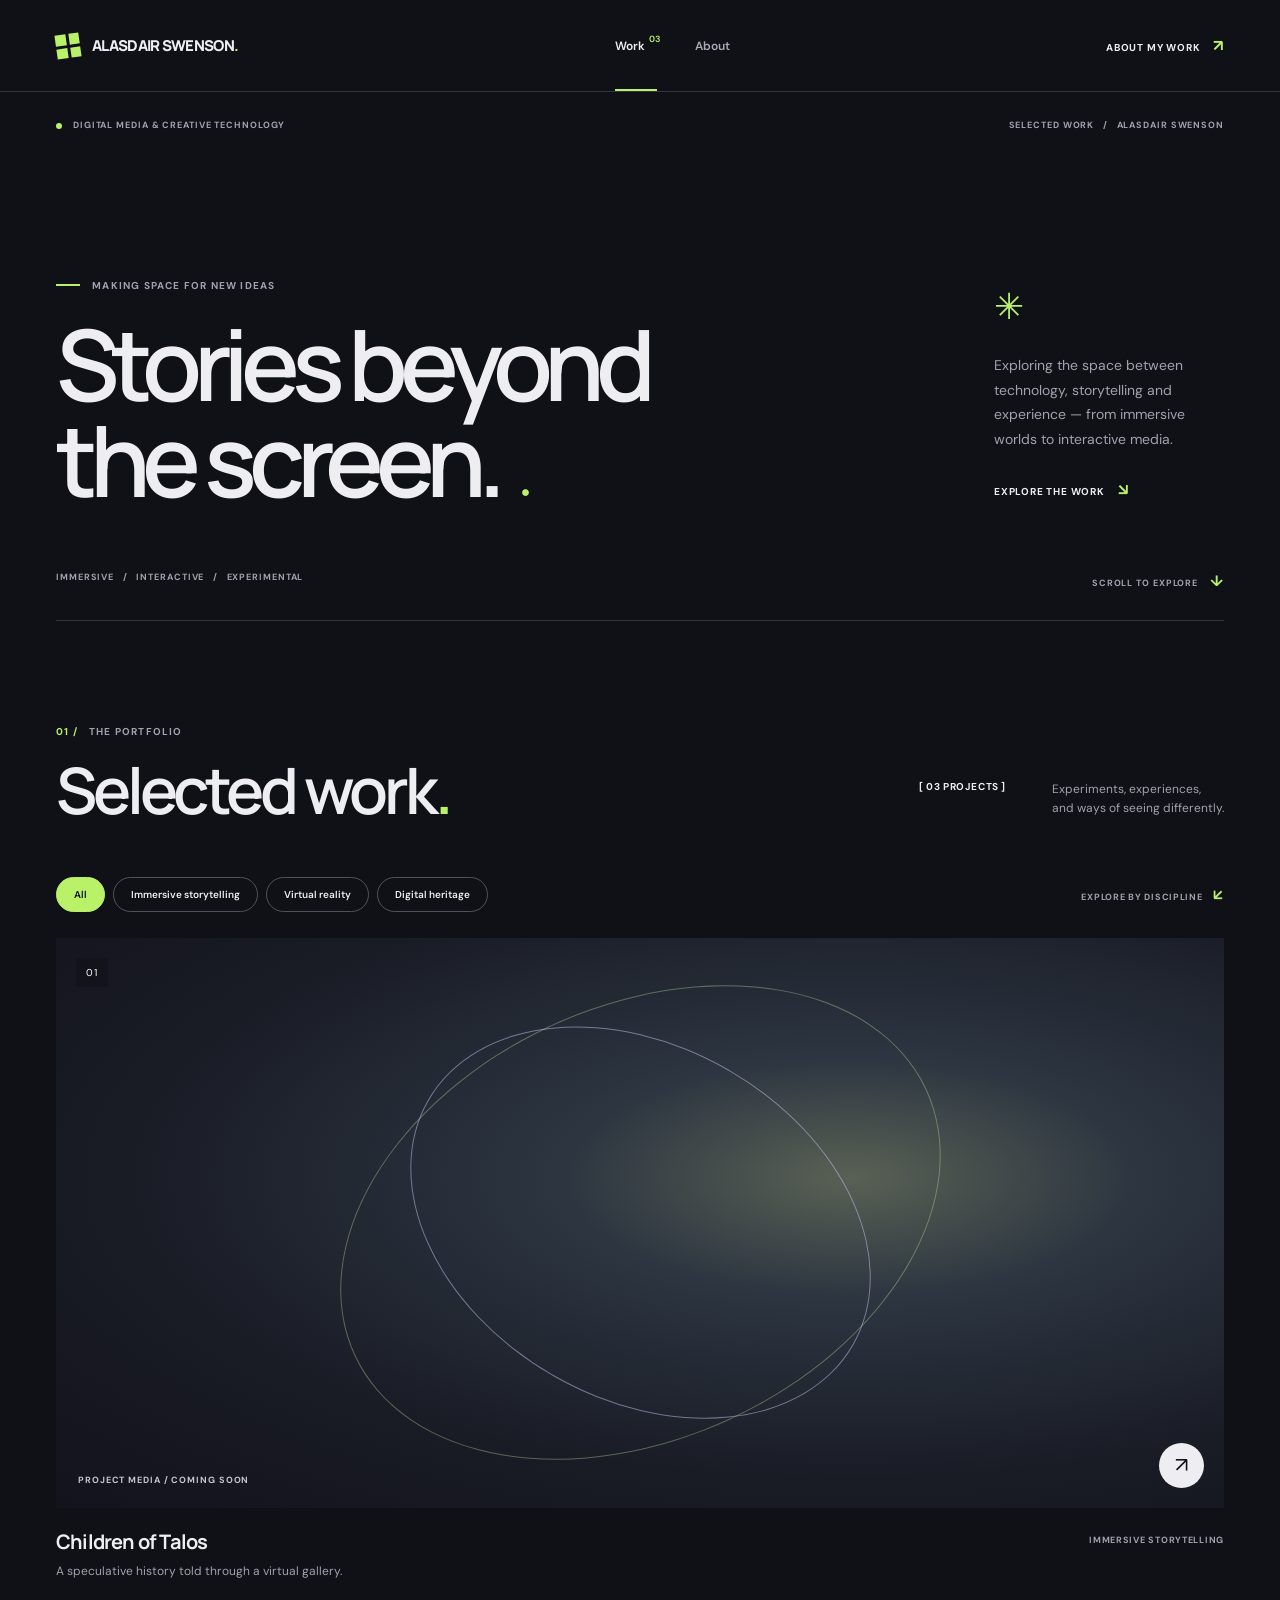
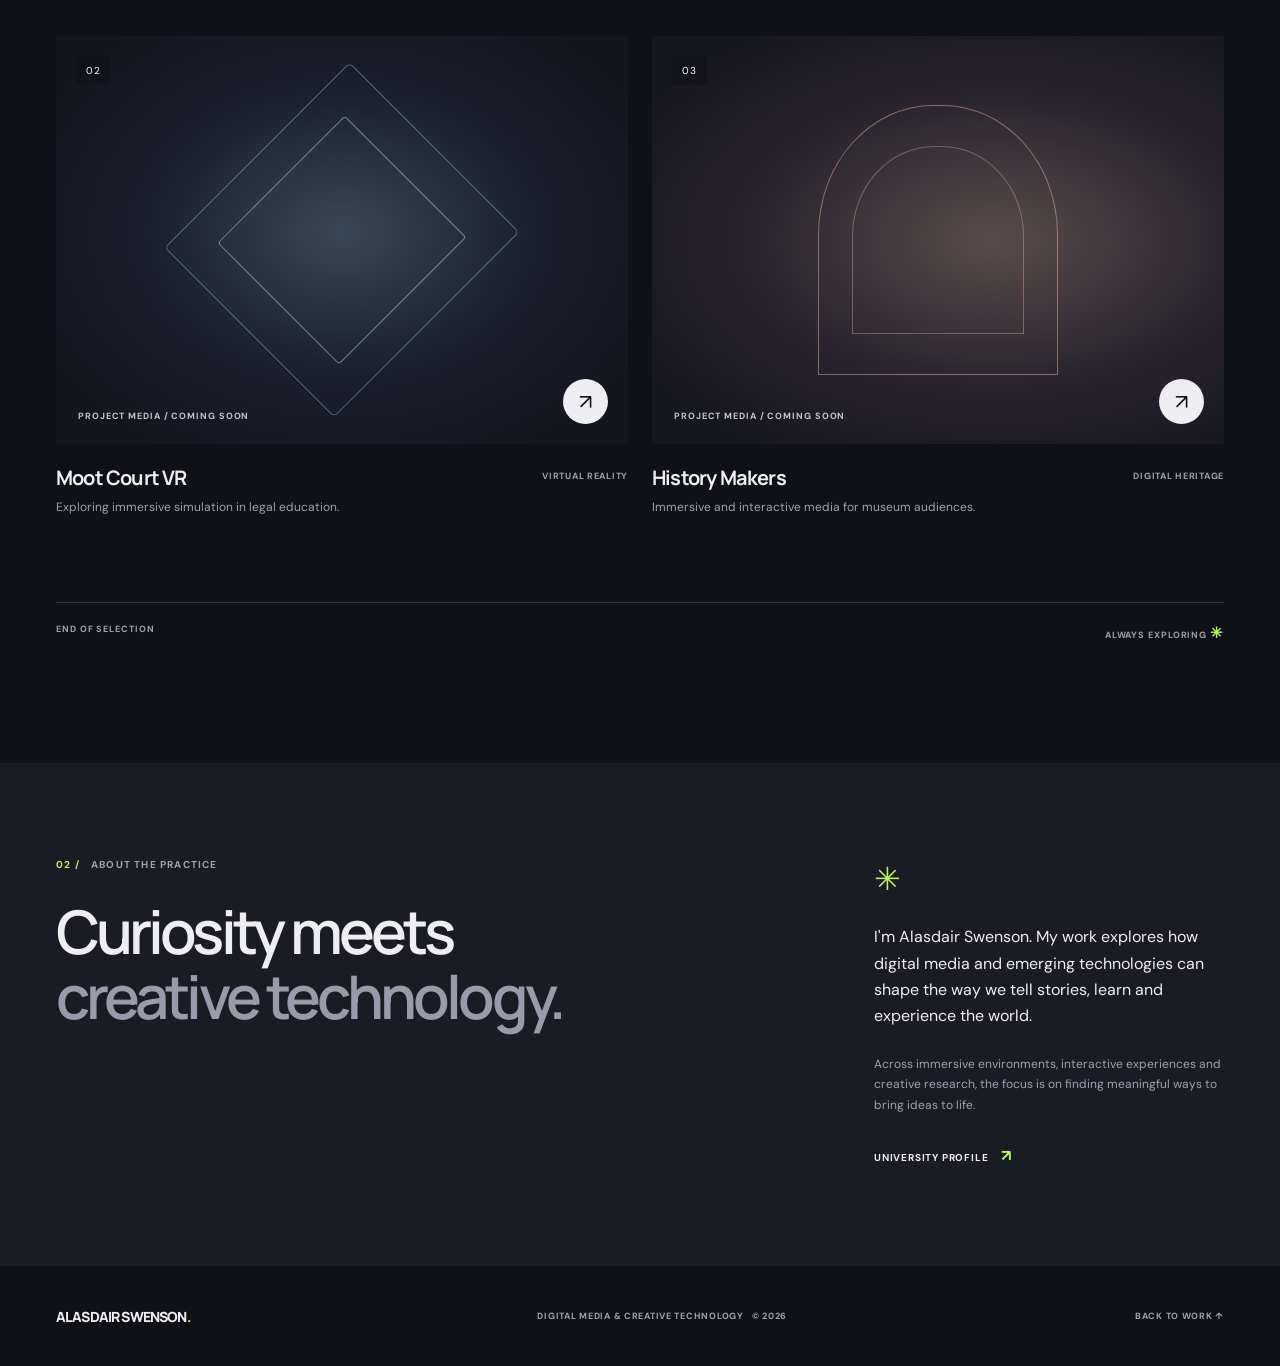
==== index.html @ d4b4b7bf "Create portfolio website and local editor Co-authored-by: Copilot <223556219+Copilot@users.noreply.g" ====
<!doctype html>
<html lang="en">
  <head>
    <meta charset="utf-8">
    <meta name="viewport" content="width=device-width, initial-scale=1">
    <meta name="theme-color" content="#101116">
    <meta name="description" content="Selected work in digital media, immersive experiences and creative technology by Alasdair Swenson.">
    <title>Alasdair Swenson — Digital media & immersive experiences</title>
    <link rel="preconnect" href="https://fonts.googleapis.com">
    <link rel="preconnect" href="https://fonts.gstatic.com" crossorigin>
    <link href="https://fonts.googleapis.com/css2?family=DM+Sans:wght@400;500;600;700&family=Manrope:wght@400;500;600;700;800&display=swap" rel="stylesheet">
    <link rel="stylesheet" href="styles.css">
    <script defer src="projects.js"></script>
    <script defer src="app.js"></script>
  </head>
  <body>
    <header class="site-header" id="top">
      <a class="brand" href="#top" aria-label="Alasdair Swenson, home">
        <span class="brand-mark" aria-hidden="true"><span></span><span></span><span></span><span></span></span>
        <span>ALASDAIR SWENSON<span class="brand-dot">.</span></span>
      </a>
      <nav class="main-nav" aria-label="Main navigation">
        <a class="active" href="#work">Work <span class="nav-count" id="nav-count"></span></a>
        <a href="#about">About</a>
      </nav>
      <a class="header-cta" href="#about">ABOUT MY WORK <span aria-hidden="true">↗</span></a>
    </header>

    <main>
      <section class="hero wrap" aria-labelledby="hero-title">
        <div class="hero-topline"><span><span class="status-dot"></span> DIGITAL MEDIA &amp; CREATIVE TECHNOLOGY</span><span>SELECTED WORK &nbsp; / &nbsp; ALASDAIR SWENSON</span></div>
        <div class="hero-main">
          <div>
            <p class="eyebrow hero-eyebrow"><span class="tiny-line"></span> MAKING SPACE FOR NEW IDEAS</p>
            <h1 id="hero-title">Stories beyond<br><span>the screen.</span><span class="hero-period" aria-hidden="true">●</span></h1>
          </div>
          <div class="hero-side">
            <span class="asterisk" aria-hidden="true">✳</span>
            <p>Exploring the space between technology, storytelling and experience — from immersive worlds to interactive media.</p>
            <a href="#work" class="text-link">EXPLORE THE WORK <span aria-hidden="true">↘</span></a>
          </div>
        </div>
        <div class="hero-bottom"><span>IMMERSIVE &nbsp; / &nbsp; INTERACTIVE &nbsp; / &nbsp; EXPERIMENTAL</span><span>SCROLL TO EXPLORE <span aria-hidden="true">↓</span></span></div>
      </section>

      <section class="work-section wrap" id="work" aria-labelledby="work-title">
        <div class="section-heading">
          <div><p class="eyebrow"><span class="section-number">01 /</span> THE PORTFOLIO</p><h2 id="work-title">Selected work<span class="orange-dot">.</span></h2></div>
          <div class="work-intro"><span class="bracket">[ <span id="project-count">00</span> PROJECTS ]</span><p>Experiments, experiences,<br>and ways of seeing differently.</p></div>
        </div>
        <div class="filter-row">
          <div class="filters" id="filters" aria-label="Filter projects"></div>
          <span class="filter-note">EXPLORE BY DISCIPLINE <span aria-hidden="true">↙</span></span>
        </div>
        <div class="project-grid" id="project-grid"></div>
        <p class="empty-state" id="empty-state" hidden>No projects in this category yet.</p>
        <div class="end-note"><span>END OF SELECTION</span><span>ALWAYS EXPLORING <span aria-hidden="true">✳</span></span></div>
      </section>

      <section class="about-section" id="about">
        <div class="wrap about-inner">
          <div><p class="eyebrow"><span class="section-number">02 /</span> ABOUT THE PRACTICE</p><h2>Curiosity meets<br><span>creative technology.</span></h2></div>
          <div class="about-copy"><span class="about-icon" aria-hidden="true">✳</span><p>I'm Alasdair Swenson. My work explores how digital media and emerging technologies can shape the way we tell stories, learn and experience the world.</p><p class="about-small">Across immersive environments, interactive experiences and creative research, the focus is on finding meaningful ways to bring ideas to life.</p><a class="text-link" href="https://www.mmu.ac.uk/about-us/faculties/arts-humanities/schools/school-of-digital-arts/staff/profile/alasdair-swenson" target="_blank" rel="noopener noreferrer">UNIVERSITY PROFILE <span aria-hidden="true">↗</span></a></div>
        </div>
      </section>
    </main>
    <footer class="site-footer wrap"><a class="footer-brand" href="#top">ALASDAIR SWENSON<span>.</span></a><p>DIGITAL MEDIA &amp; CREATIVE TECHNOLOGY &nbsp; © <span id="year"></span></p><a href="#work">BACK TO WORK ↑</a></footer>

    <dialog class="project-dialog" id="project-dialog" aria-labelledby="dialog-title">
      <div class="dialog-shell">
        <div class="dialog-top"><span>ALASDAIR SWENSON &nbsp; / &nbsp; PROJECT DETAILS</span><button class="dialog-close" type="button" aria-label="Close project details">CLOSE <span aria-hidden="true">×</span></button></div>
        <div id="dialog-content"></div>
      </div>
    </dialog>
  </body>
</html>
---- styles.css ----
:root{--ink:#252722;--muted:#777a71;--paper:#f5f4ef;--line:#d8d9d0;--accent:#e55d3b;--font:"DM Sans",sans-serif;--display:"Manrope",sans-serif}
*{box-sizing:border-box}
html{scroll-behavior:smooth}
body{margin:0;background:var(--paper);color:var(--ink);font-family:var(--font);-webkit-font-smoothing:antialiased}
button,a{font:inherit}
a{color:inherit;text-decoration:none}
button{color:inherit}
button:focus-visible,a:focus-visible{outline:2px solid var(--accent);outline-offset:4px}
.wrap{width:min(100% - 112px,1440px);margin-inline:auto}
.site-header{height:92px;display:flex;align-items:center;justify-content:space-between;padding:0 56px;border-bottom:1px solid var(--line)}
.brand{display:inline-flex;align-items:center;gap:12px;font-family:var(--display);font-size:15px;letter-spacing:-.7px;font-weight:800;white-space:nowrap}
.brand-mark{width:24px;height:24px;display:grid;grid-template-columns:repeat(2,1fr);gap:3px;transform:rotate(-8deg)}
.brand-mark span{background:var(--accent);border-radius:1px}.brand-mark span:nth-child(2){border-radius:100% 1px 1px 1px}.brand-mark span:nth-child(3){border-radius:1px 1px 1px 100%}
.brand-amp{font-weight:400}.brand-dot,.orange-dot{color:var(--accent)}
.main-nav{display:flex;align-items:center;gap:38px;height:100%;font-size:12px;font-weight:600}
.main-nav a{height:100%;display:flex;align-items:center;position:relative;color:#81837c}.main-nav a.active{color:var(--ink)}.main-nav a.active:after{content:"";position:absolute;bottom:0;left:0;right:0;height:2px;background:var(--accent)}
.nav-count{font-size:9px;color:var(--accent);align-self:center;transform:translate(4px,-7px)}
.header-cta,.text-link{font-size:10px;font-weight:700;letter-spacing:.08em}.header-cta span,.text-link span{font-size:16px;margin-left:10px;color:var(--accent)}
.hero{padding-top:27px}.hero-topline,.hero-bottom{display:flex;justify-content:space-between;font-size:9px;font-weight:700;letter-spacing:.1em;color:#81847a}
.status-dot{display:inline-block;width:6px;height:6px;margin-right:8px;background:var(--accent);border-radius:50%;vertical-align:middle}
.hero-main{min-height:402px;display:flex;justify-content:space-between;align-items:end;padding:65px 0 62px}
.eyebrow{font-size:10px;font-weight:700;letter-spacing:.12em;margin:0;color:#7f8278}.hero-eyebrow{margin-bottom:24px}.tiny-line{display:inline-block;width:24px;height:2px;margin:0 9px 3px 0;background:var(--accent)}
h1,h2,h3,p{margin-top:0}h1,h2,h3{font-family:var(--display)}
h1{font-size:clamp(72px,8.5vw,130px);letter-spacing:-.085em;line-height:.98;font-weight:600;margin:0}
h1>span:first-child{color:#999d90}.hero-period{font-size:.16em;color:var(--accent);vertical-align:baseline;margin-left:23px}
.hero-side{width:230px;padding-bottom:9px;margin-left:30px}.asterisk{display:block;color:var(--accent);font-size:36px;margin-bottom:23px}.hero-side p{font-size:14px;line-height:1.75;color:#777a70;margin-bottom:28px}
.hero-bottom{padding-bottom:29px;border-bottom:1px solid var(--line)}.hero-bottom span:last-child span{color:var(--accent);font-size:15px;padding-left:9px}
.work-section{padding-top:104px}.section-heading{display:flex;justify-content:space-between;align-items:end}.section-number{color:var(--accent);margin-right:8px}
.section-heading h2{font-size:clamp(42px,5vw,68px);letter-spacing:-.065em;font-weight:600;line-height:1;margin:20px 0 0}.work-intro{display:flex;gap:46px;align-items:start;padding-bottom:4px}.bracket{font-size:10px;letter-spacing:.06em;font-weight:700;white-space:nowrap}.work-intro p{font-size:12px;line-height:1.6;color:var(--muted);margin:0}
.filter-row{display:flex;align-items:center;justify-content:space-between;margin:55px 0 26px}.filters{display:flex;flex-wrap:wrap;gap:8px}.filter{border:1px solid #d5d7cf;background:transparent;border-radius:30px;padding:10px 17px;font-size:10px;font-weight:600;cursor:pointer;transition:background .2s,color .2s,border-color .2s}.filter:hover{border-color:var(--ink)}.filter.is-active{background:var(--ink);border-color:var(--ink);color:#fff}.filter-note{font-size:9px;font-weight:700;color:#9a9d94;letter-spacing:.08em}.filter-note span{color:var(--accent);font-size:15px;padding-left:8px}
.project-grid{display:grid;grid-template-columns:repeat(2,minmax(0,1fr));gap:56px 24px}.project-card:nth-child(4n+1),.project-card:nth-child(4n+4){grid-column:span 2}
.card-button{display:block;width:100%;text-align:left;background:none;border:0;padding:0;cursor:pointer}.card-visual{position:relative;overflow:hidden;background:#e4e3da;aspect-ratio:1.4}.project-card:nth-child(4n+1) .card-visual,.project-card:nth-child(4n+4) .card-visual{aspect-ratio:2.05}
.card-image{width:100%;height:100%;object-fit:cover;display:block;transition:transform .65s cubic-bezier(.2,.7,.2,1)}.card-button:hover .card-image{transform:scale(1.035)}
.card-index{position:absolute;top:20px;left:20px;color:#fff;background:rgba(37,39,34,.35);padding:8px 10px;font-size:10px;letter-spacing:.08em}
.card-arrow{position:absolute;right:20px;bottom:20px;display:grid;place-items:center;width:45px;height:45px;background:var(--paper);border-radius:50%;font-size:21px;transition:background .2s,color .2s,transform .2s}.card-button:hover .card-arrow{background:var(--accent);color:white;transform:rotate(45deg)}
.card-info{display:flex;justify-content:space-between;gap:20px;padding-top:20px}.card-info h3{font-size:20px;letter-spacing:-.04em;margin:0 0 7px}.card-summary{font-size:12px;color:var(--muted);line-height:1.5;margin:0}.card-category{font-size:9px;letter-spacing:.08em;text-transform:uppercase;font-weight:700;color:#777a70;white-space:nowrap;padding-top:6px}
.empty-state{padding:50px 0;color:var(--muted)}.end-note{margin-top:86px;padding:20px 0;border-top:1px solid var(--line);display:flex;justify-content:space-between;font-size:9px;letter-spacing:.1em;font-weight:700;color:#92958a}.end-note span span{color:var(--accent);font-size:15px}
.about-section{background:#e8e9e1;margin-top:100px}.about-inner{padding:95px 0 100px;display:grid;grid-template-columns:1.5fr 1fr;gap:50px}.about-inner h2{font-size:clamp(40px,4.7vw,68px);line-height:1.08;letter-spacing:-.065em;font-weight:600;margin:28px 0 0}.about-inner h2 span{color:#969b8e}.about-copy{max-width:350px;justify-self:end}.about-icon{color:var(--accent);font-size:32px}.about-copy>p{font-size:16px;line-height:1.65;margin:24px 0}.about-copy .about-small{font-size:12px;color:var(--muted);line-height:1.7;margin-bottom:30px}
.site-footer{min-height:100px;display:flex;align-items:center;justify-content:space-between;gap:20px}.footer-brand{font-family:var(--display);font-size:14px;font-weight:800;letter-spacing:-.06em}.footer-brand span{color:var(--accent)}.site-footer p,.site-footer>a:last-child{font-size:9px;letter-spacing:.08em;font-weight:700;color:#8a8d83;margin:0}
.project-dialog{border:0;padding:0;background:var(--paper);color:var(--ink);width:min(1100px,calc(100% - 48px));max-width:none;max-height:calc(100% - 48px);overscroll-behavior:contain}.project-dialog::backdrop{background:rgba(29,31,27,.75)}.dialog-shell{padding:32px 48px 65px}.dialog-top{display:flex;align-items:center;justify-content:space-between;border-bottom:1px solid var(--line);padding-bottom:22px;font-size:9px;font-weight:700;letter-spacing:.1em;color:var(--muted)}.dialog-close{background:none;border:0;font-size:10px;font-weight:700;letter-spacing:.08em;cursor:pointer}.dialog-close span{font-size:23px;color:var(--accent);vertical-align:middle;margin-left:8px}.detail-heading{display:flex;justify-content:space-between;align-items:end;gap:25px;padding:52px 0 35px}.detail-heading h2{font-size:clamp(38px,5vw,68px);line-height:1;letter-spacing:-.065em;margin:17px 0}.detail-summary{font-size:14px;color:var(--muted);margin:0;line-height:1.6}.detail-year{font-size:11px;font-weight:700}.detail-media{display:grid;gap:15px}.detail-image,.detail-video{display:block;width:100%;border:0;background:#e4e3da}.detail-image{height:auto}.detail-video{aspect-ratio:16/9}.detail-layout{display:grid;grid-template-columns:1.4fr 1fr;gap:70px;padding-top:48px}.detail-label{font-family:var(--font);font-size:10px;letter-spacing:.1em;color:var(--muted);margin:0 0 17px}.detail-about p{font-size:16px;line-height:1.8;max-width:540px}.detail-meta{display:grid;gap:28px}.detail-tags{display:flex;flex-wrap:wrap;gap:7px}.detail-tag{font-size:11px;border:1px solid var(--line);border-radius:30px;padding:8px 12px}.detail-links{display:grid;gap:12px}.detail-link{font-size:13px;text-decoration:underline;text-underline-offset:4px}.detail-link:hover{color:var(--accent)}
@media(max-width:800px){.wrap{width:calc(100% - 48px)}.site-header{padding:0 24px;height:76px}.main-nav{gap:20px}.header-cta{display:none}.hero-main{min-height:350px;padding:60px 0 50px}.hero-side{width:190px}.hero-topline span:last-child{display:none}.work-section{padding-top:75px}.work-intro{gap:20px}.filter-note{display:none}.about-inner{grid-template-columns:1fr 1fr;gap:30px}.dialog-shell{padding:25px 28px 45px}}
@media(max-width:560px){.brand{font-size:13px}.brand-mark{width:20px;height:20px}.main-nav{font-size:11px}.hero-main{display:block;padding:70px 0 45px;min-height:0}h1{font-size:clamp(64px,14vw,90px)}.hero-side{width:auto;margin:40px 0 0;display:grid;grid-template-columns:32px 1fr;column-gap:15px;align-items:start}.asterisk{font-size:26px;margin:0}.hero-side p{font-size:13px;margin:0 0 17px}.hero-side .text-link{grid-column:2}.hero-bottom{font-size:8px}.section-heading{display:block}.work-intro{margin-top:22px}.work-intro p{display:none}.filter-row{margin-top:32px}.project-grid{grid-template-columns:1fr;gap:38px}.project-card:nth-child(n){grid-column:auto}.project-card:nth-child(n) .card-visual{aspect-ratio:1.25}.card-info h3{font-size:18px}.card-category{font-size:8px}.end-note{margin-top:60px;font-size:8px}.about-section{margin-top:75px}.about-inner{padding:70px 0;grid-template-columns:1fr}.about-copy{justify-self:start;margin-top:10px}.site-footer{flex-wrap:wrap;padding:26px 0}.site-footer p{order:3;width:100%}.project-dialog{width:calc(100% - 24px);max-height:calc(100% - 24px)}.dialog-shell{padding:22px 20px 35px}.detail-heading{padding:38px 0 28px}.detail-layout{grid-template-columns:1fr;gap:25px;padding-top:35px}}
@media(prefers-reduced-motion:reduce){html{scroll-behavior:auto}*,*::before,*::after{transition:none!important}}

/* Digital media portfolio palette and abstract media placeholders. */
:root{--ink:#eeedf1;--muted:#a1a1af;--paper:#101116;--line:#34343e;--accent:#b9f269}
body{background:var(--paper)}
.brand-mark span{border-radius:0!important}
.main-nav a{color:#aaaab6}
.hero-topline,.hero-bottom,.eyebrow,.end-note{color:#a1a1af}
.hero-main{min-height:440px}
h1{font-size:clamp(64px,7.7vw,116px)}
h1>span:first-child,.about-inner h2 span{color:#9a9aa8}
.hero-side p,.work-intro p,.about-copy .about-small,.card-summary{color:#a1a1af}
.filter{border-color:#51515e}
.filter.is-active{background:var(--accent);border-color:var(--accent);color:#101116}
.filter-note,.card-category{color:#a1a1af}
.card-visual{background:#24232f}
.card-placeholder{position:absolute;inset:0;overflow:hidden;background:radial-gradient(ellipse at 68% 42%,#596155 0%,#2c3540 26%,#191b25 65%,#12131c 100%)}
.card-placeholder::before,.card-placeholder::after{content:"";position:absolute;inset:12% 23%;border:1px solid rgba(201,239,171,.35);border-radius:50%;transform:rotate(-25deg)}
.card-placeholder::after{inset:19% 29%;border-color:rgba(205,197,245,.5);transform:rotate(30deg)}
.placeholder-2{background:radial-gradient(ellipse at 50% 48%,#394858,#1b1e2b 48%,#15151d 85%)}
.placeholder-2::before{inset:18% 29%;border-radius:2%;transform:rotate(45deg);border-color:rgba(160,198,231,.45)}
.placeholder-2::after{inset:28% 35%;border-radius:2%;transform:rotate(45deg);border-color:rgba(189,226,242,.5)}
.placeholder-3{background:radial-gradient(ellipse at 60% 50%,#584d4c,#29242d 50%,#17171e 85%)}
.placeholder-3::before{inset:17% 29%;border-radius:48% 48% 0 0;transform:none;border-color:rgba(234,197,171,.45)}
.placeholder-3::after{inset:27% 35%;border-radius:48% 48% 0 0;transform:none;border-color:rgba(234,197,171,.35)}
.placeholder-label{position:absolute;bottom:22px;left:22px;color:#c5c6ce;font-size:9px;letter-spacing:.1em;font-weight:700}
.card-index{background:rgba(16,17,22,.55)}
.card-arrow{background:#eeedf1;color:#101116}
.card-button:hover .card-arrow{background:var(--accent);color:#101116}
.about-section{background:#1b1c23}
.site-footer p,.site-footer>a:last-child{color:#a1a1af}
.project-dialog{background:#181920}
.detail-image,.detail-video{background:#24232f}
.detail-link:hover{color:var(--accent)}
@media(max-width:560px){.hero-main{min-height:0}h1{font-size:clamp(48px,11vw,70px)}.placeholder-label{font-size:8px}}
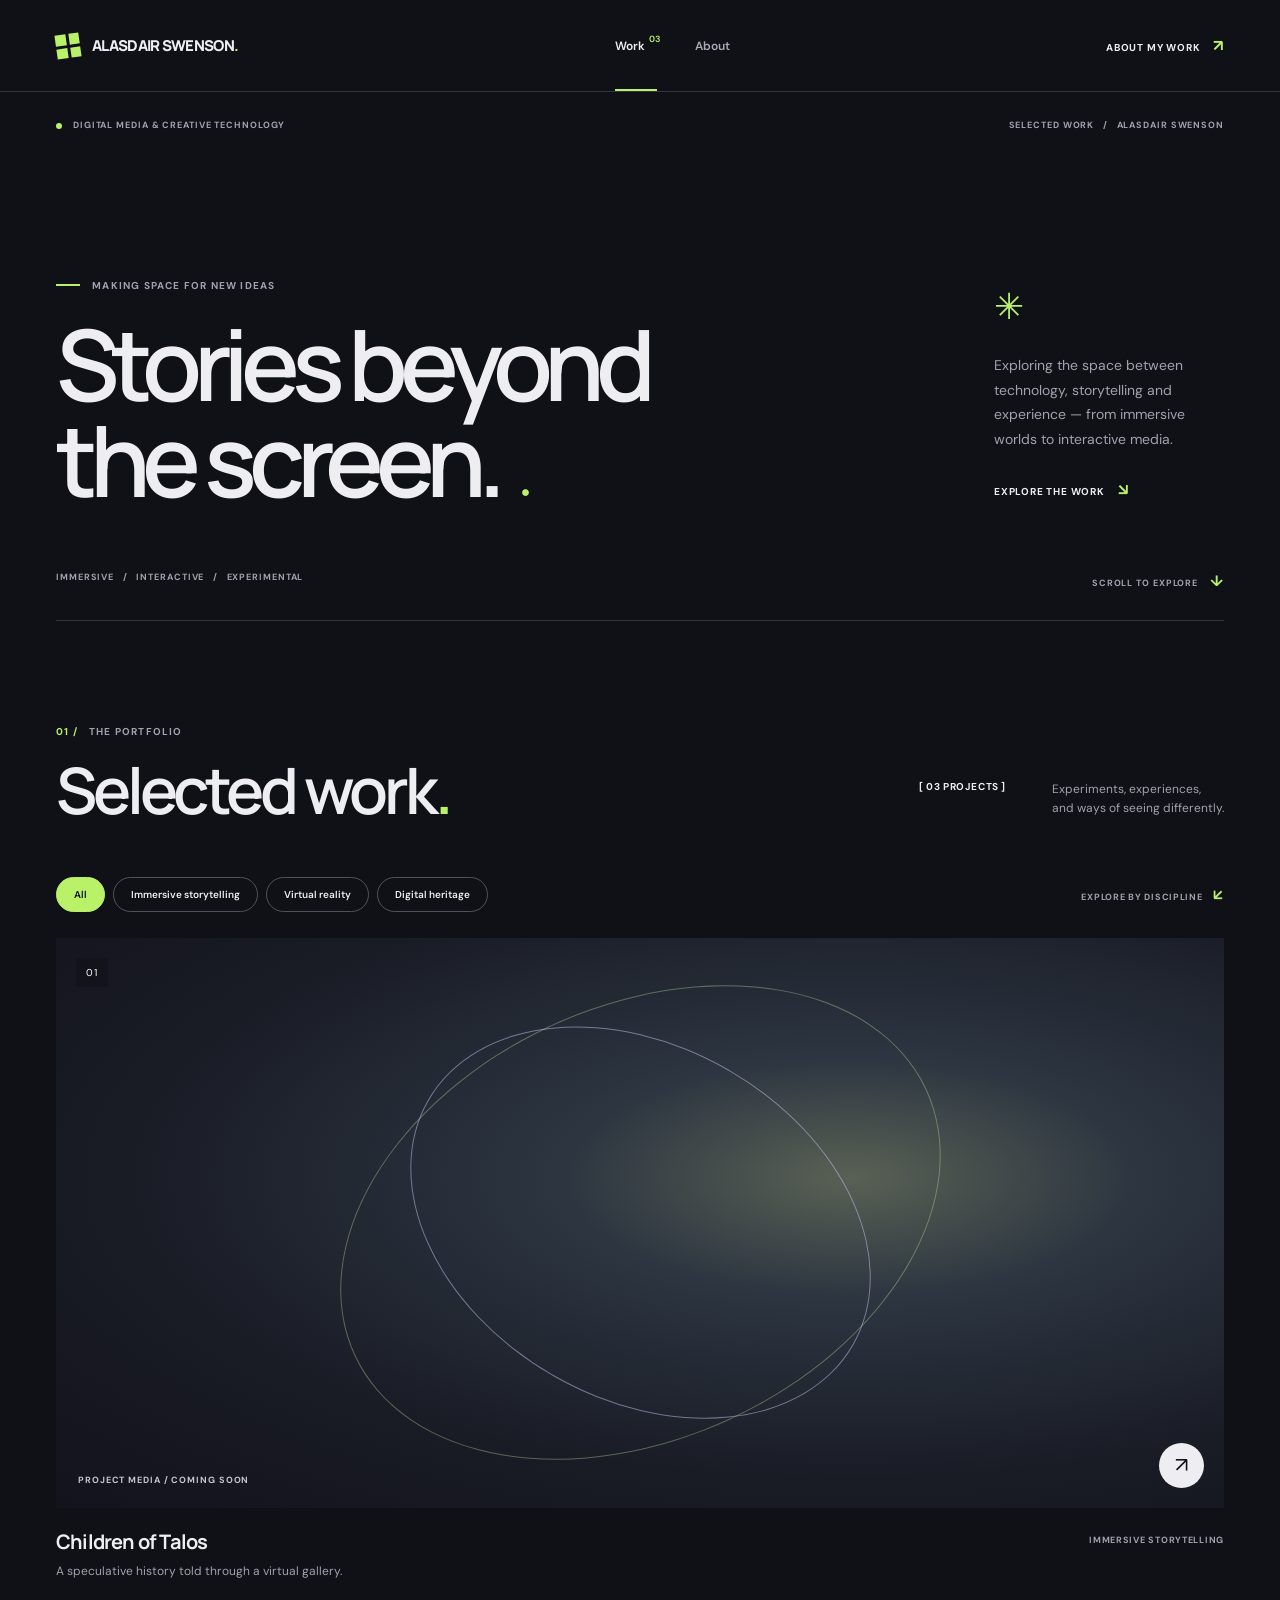
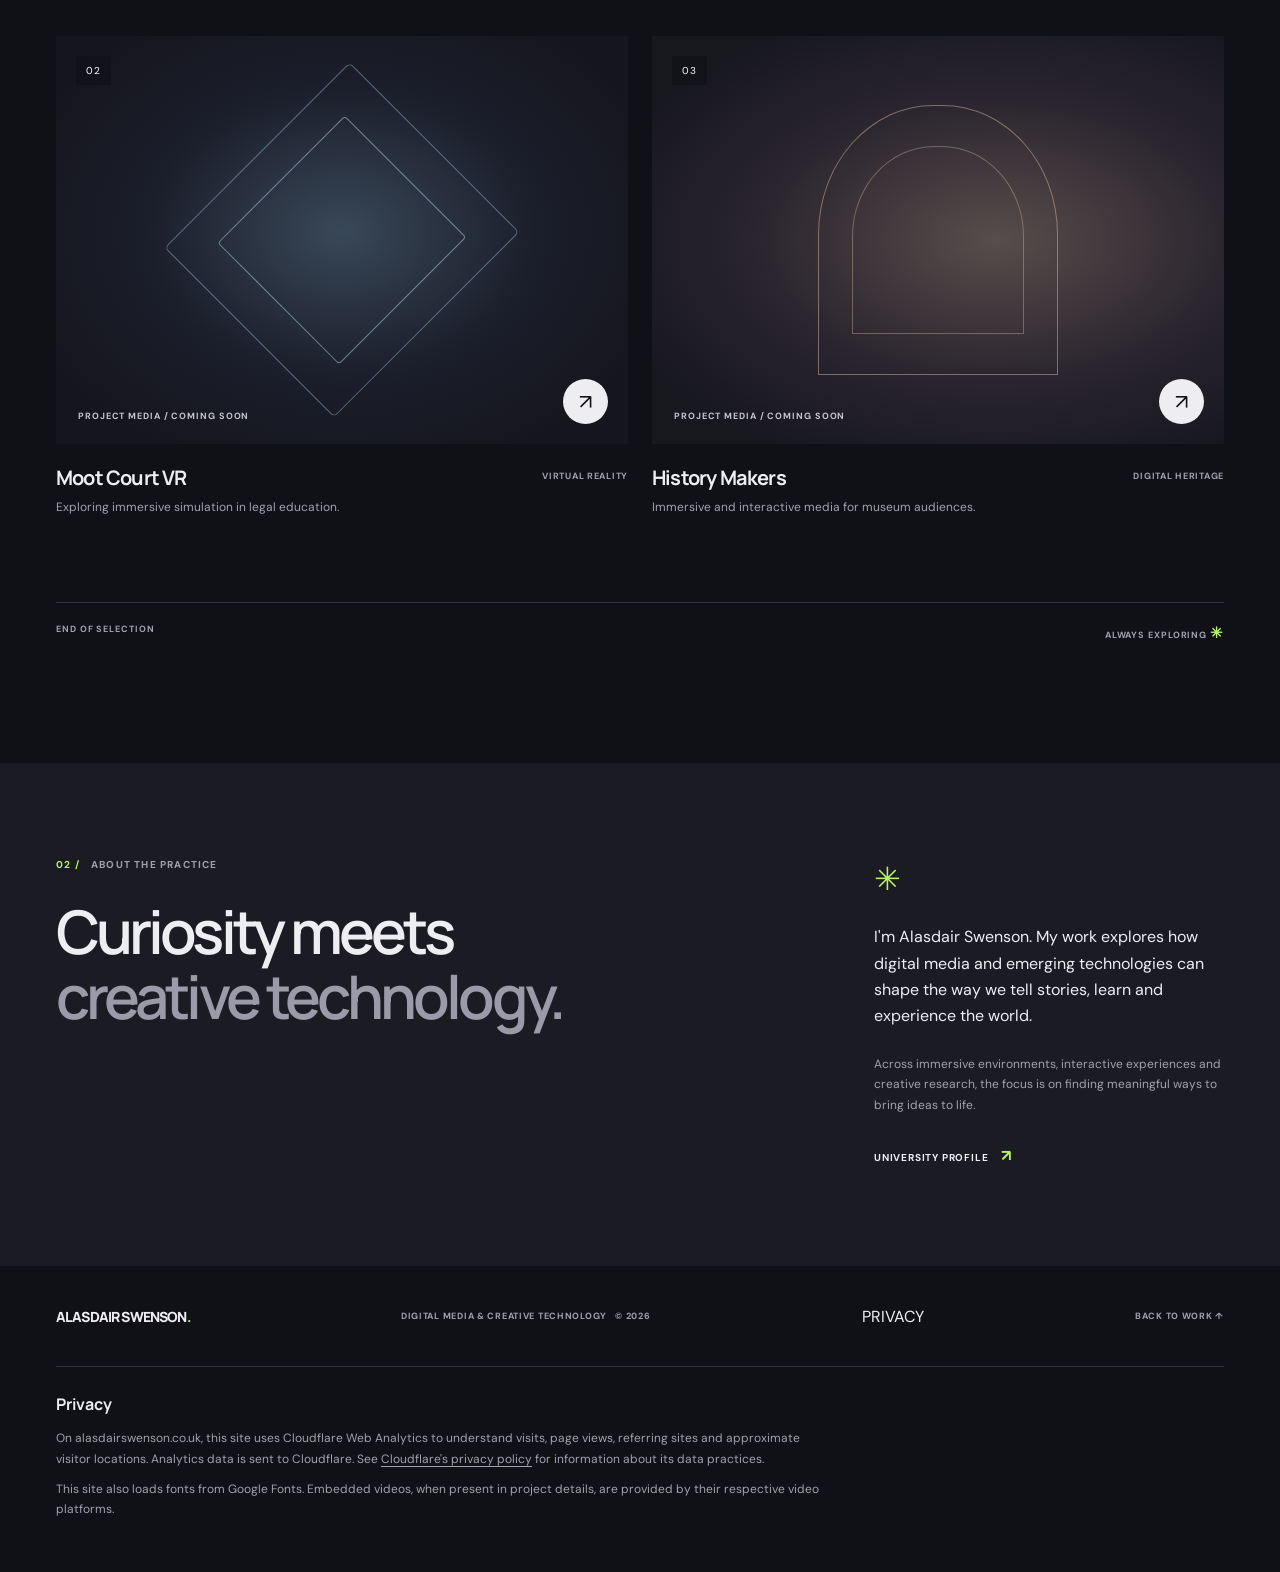
==== commit c36c795c: "Add custom-domain website analytics Co-authored-by: Copilot <223556219+Copilot@users.noreply.github." ====
--- a/index.html
+++ b/index.html
@@ -64,7 +64,12 @@
         </div>
       </section>
     </main>
-    <footer class="site-footer wrap"><a class="footer-brand" href="#top">ALASDAIR SWENSON<span>.</span></a><p>DIGITAL MEDIA &amp; CREATIVE TECHNOLOGY &nbsp; © <span id="year"></span></p><a href="#work">BACK TO WORK ↑</a></footer>
+    <footer class="site-footer wrap"><a class="footer-brand" href="#top">ALASDAIR SWENSON<span>.</span></a><p>DIGITAL MEDIA &amp; CREATIVE TECHNOLOGY &nbsp; © <span id="year"></span></p><a href="#privacy">PRIVACY</a><a href="#work">BACK TO WORK ↑</a></footer>
+    <section class="privacy-section wrap" id="privacy" aria-labelledby="privacy-title">
+      <h2 id="privacy-title">Privacy</h2>
+      <p>On alasdairswenson.co.uk, this site uses Cloudflare Web Analytics to understand visits, page views, referring sites and approximate visitor locations. Analytics data is sent to Cloudflare. See <a href="https://www.cloudflare.com/privacypolicy/" target="_blank" rel="noopener noreferrer">Cloudflare's privacy policy</a> for information about its data practices.</p>
+      <p>This site also loads fonts from Google Fonts. Embedded videos, when present in project details, are provided by their respective video platforms.</p>
+    </section>
 
     <dialog class="project-dialog" id="project-dialog" aria-labelledby="dialog-title">
       <div class="dialog-shell">
@@ -72,5 +77,14 @@
         <div id="dialog-content"></div>
       </div>
     </dialog>
+    <script>
+      if (location.hostname === "alasdairswenson.co.uk" || location.hostname === "www.alasdairswenson.co.uk") {
+        const beacon = document.createElement("script");
+        beacon.type = "module";
+        beacon.src = "https://static.cloudflareinsights.com/beacon.min.js";
+        beacon.setAttribute("data-cf-beacon", '{"token":"58b7d4e7d8744234b50407b8e5e3b026"}');
+        document.body.append(beacon);
+      }
+    </script>
   </body>
 </html>
--- a/styles.css
+++ b/styles.css
@@ -75,3 +75,7 @@
 .detail-image,.detail-video{background:#24232f}
 .detail-link:hover{color:var(--accent)}
 @media(max-width:560px){.hero-main{min-height:0}h1{font-size:clamp(48px,11vw,70px)}.placeholder-label{font-size:8px}}
+.privacy-section{padding:0 0 42px;border-top:1px solid var(--line);color:var(--muted);font-size:12px;line-height:1.7}
+.privacy-section h2{color:var(--ink);font-size:16px;margin:24px 0 10px}
+.privacy-section p{max-width:780px;margin-bottom:10px}
+.privacy-section a{text-decoration:underline;text-underline-offset:3px}
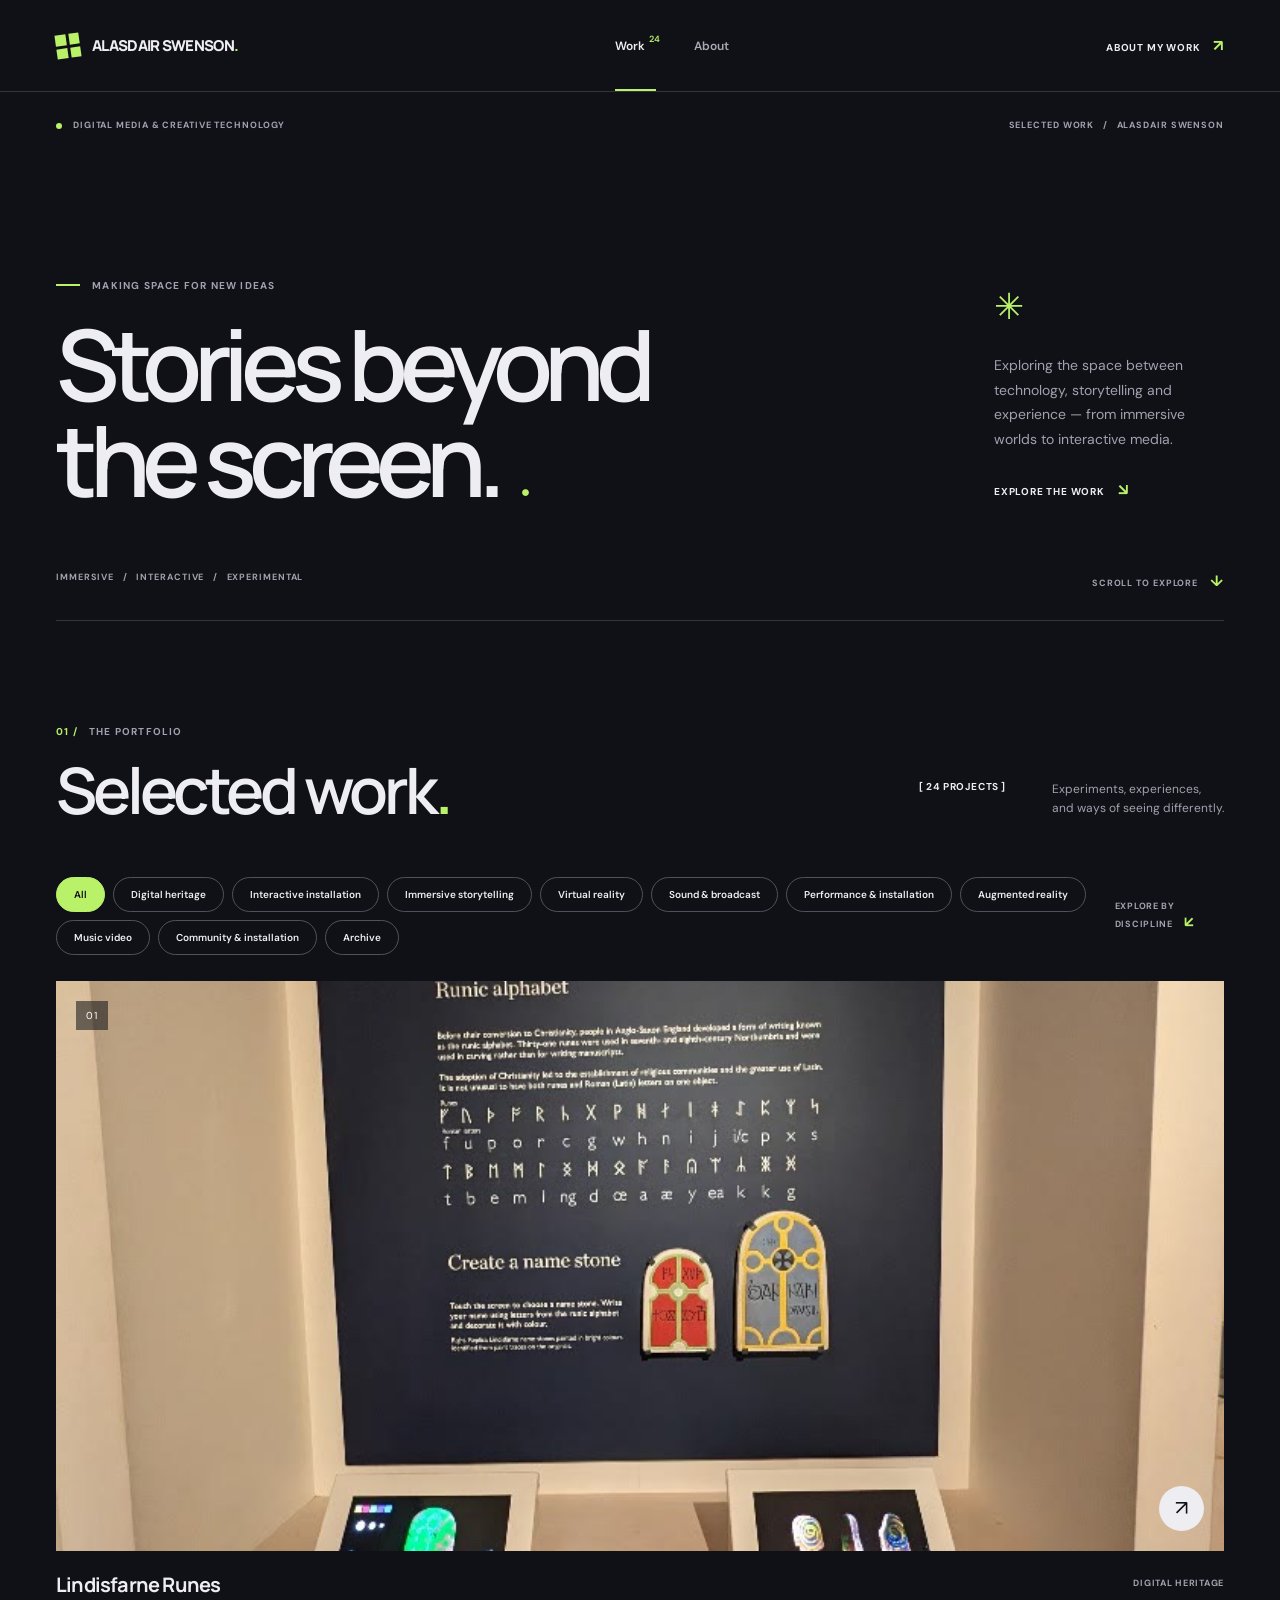
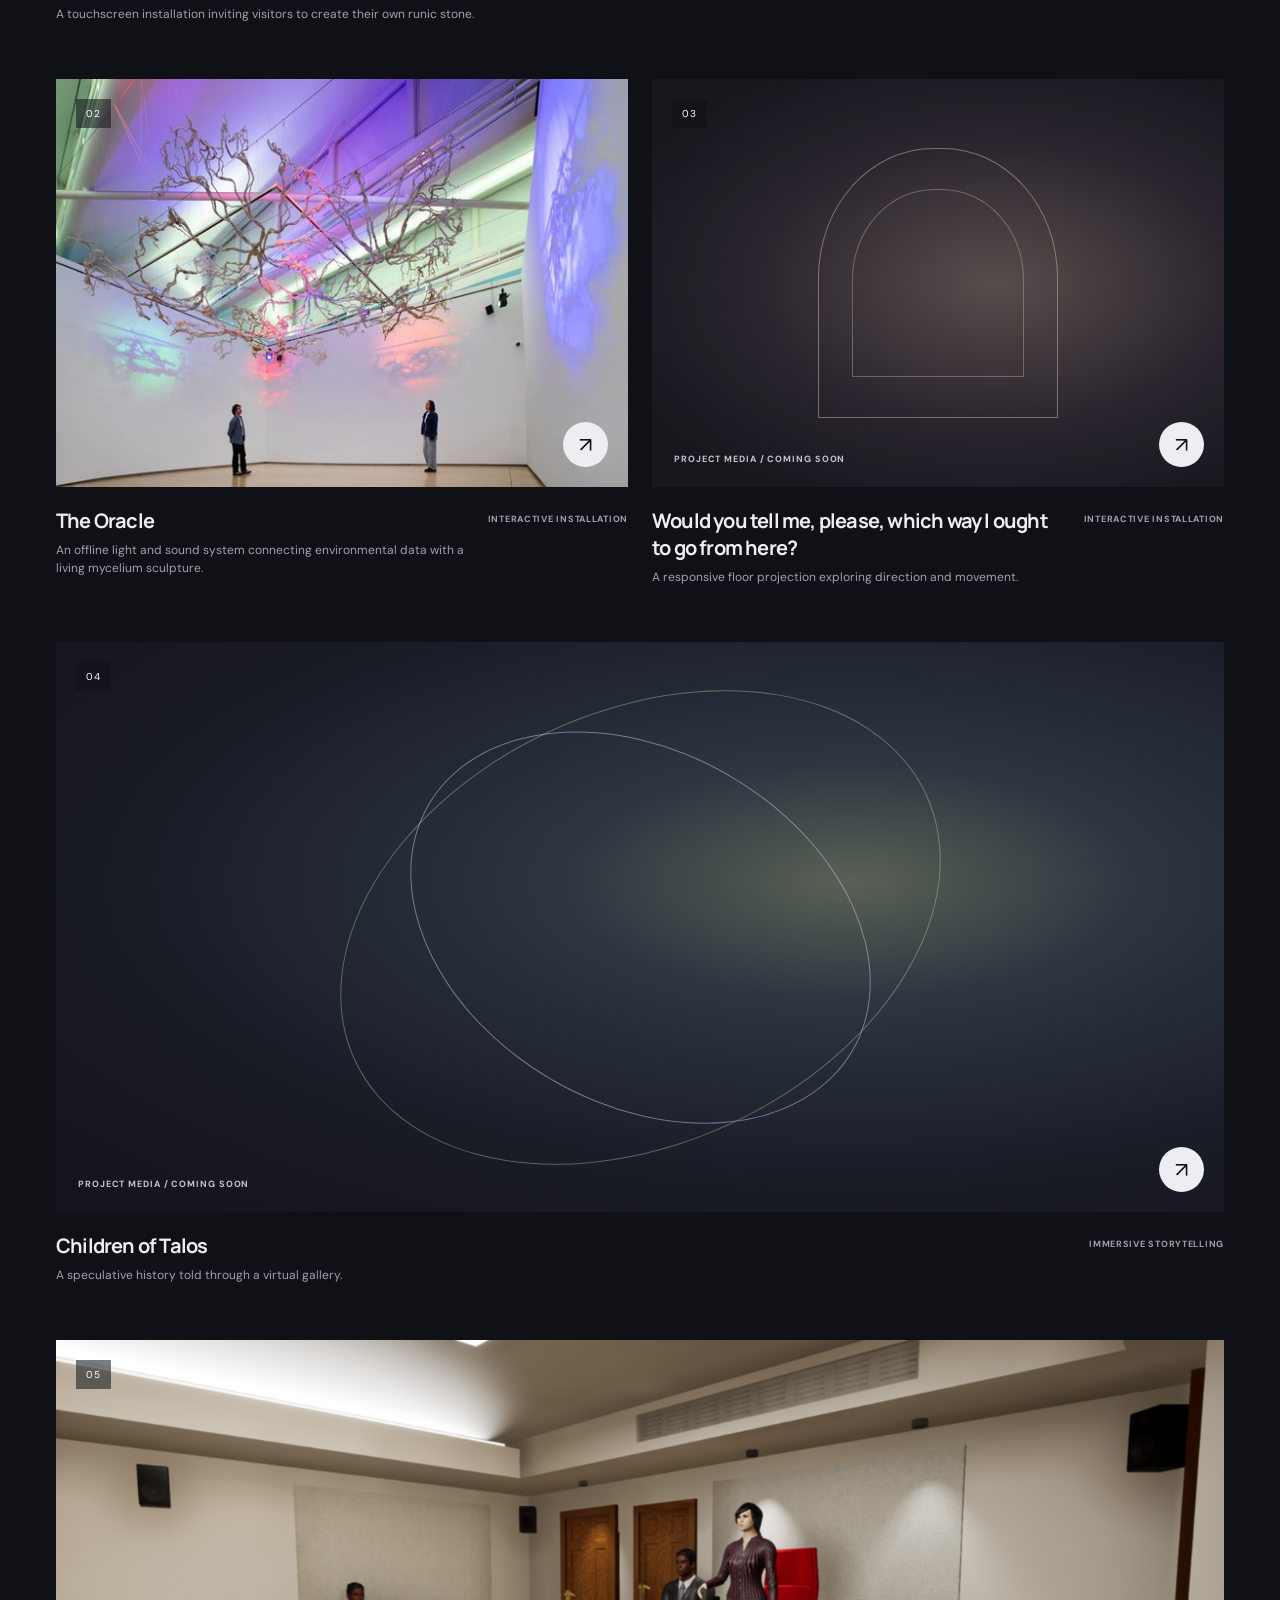
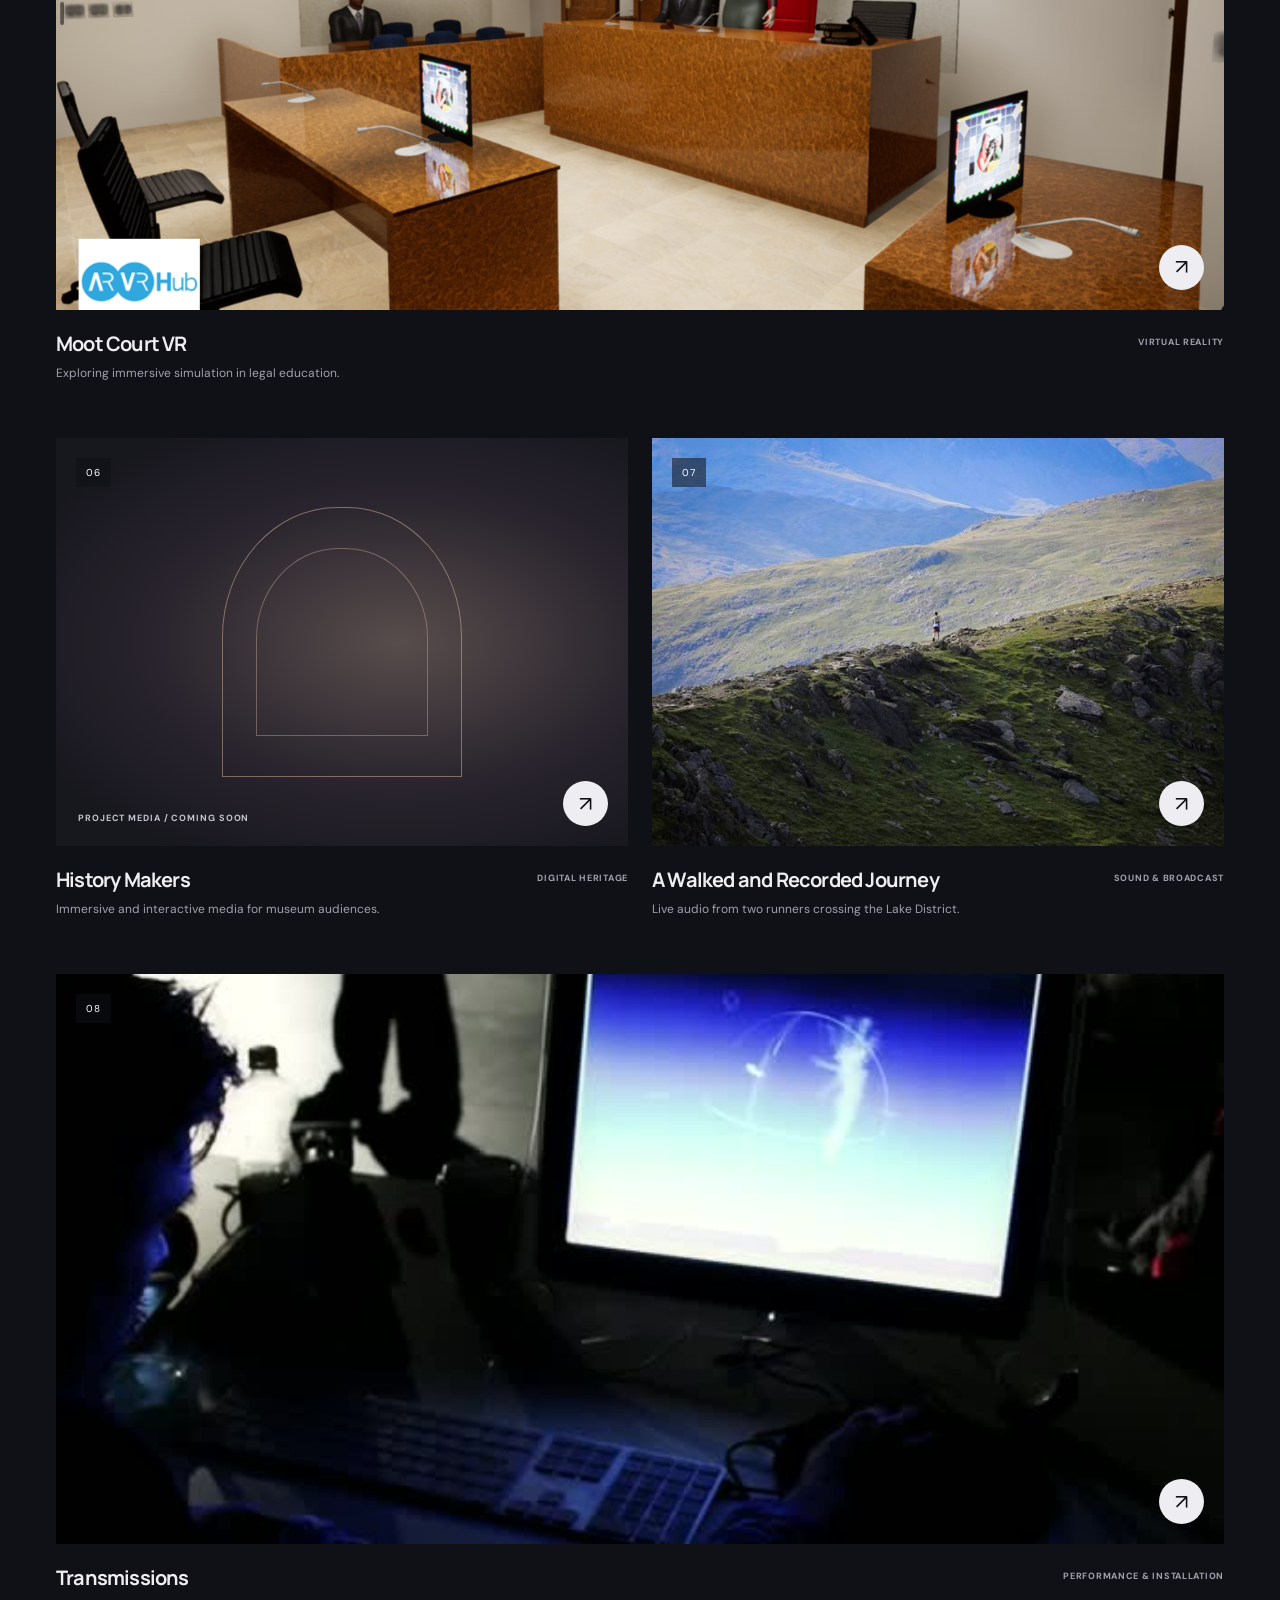
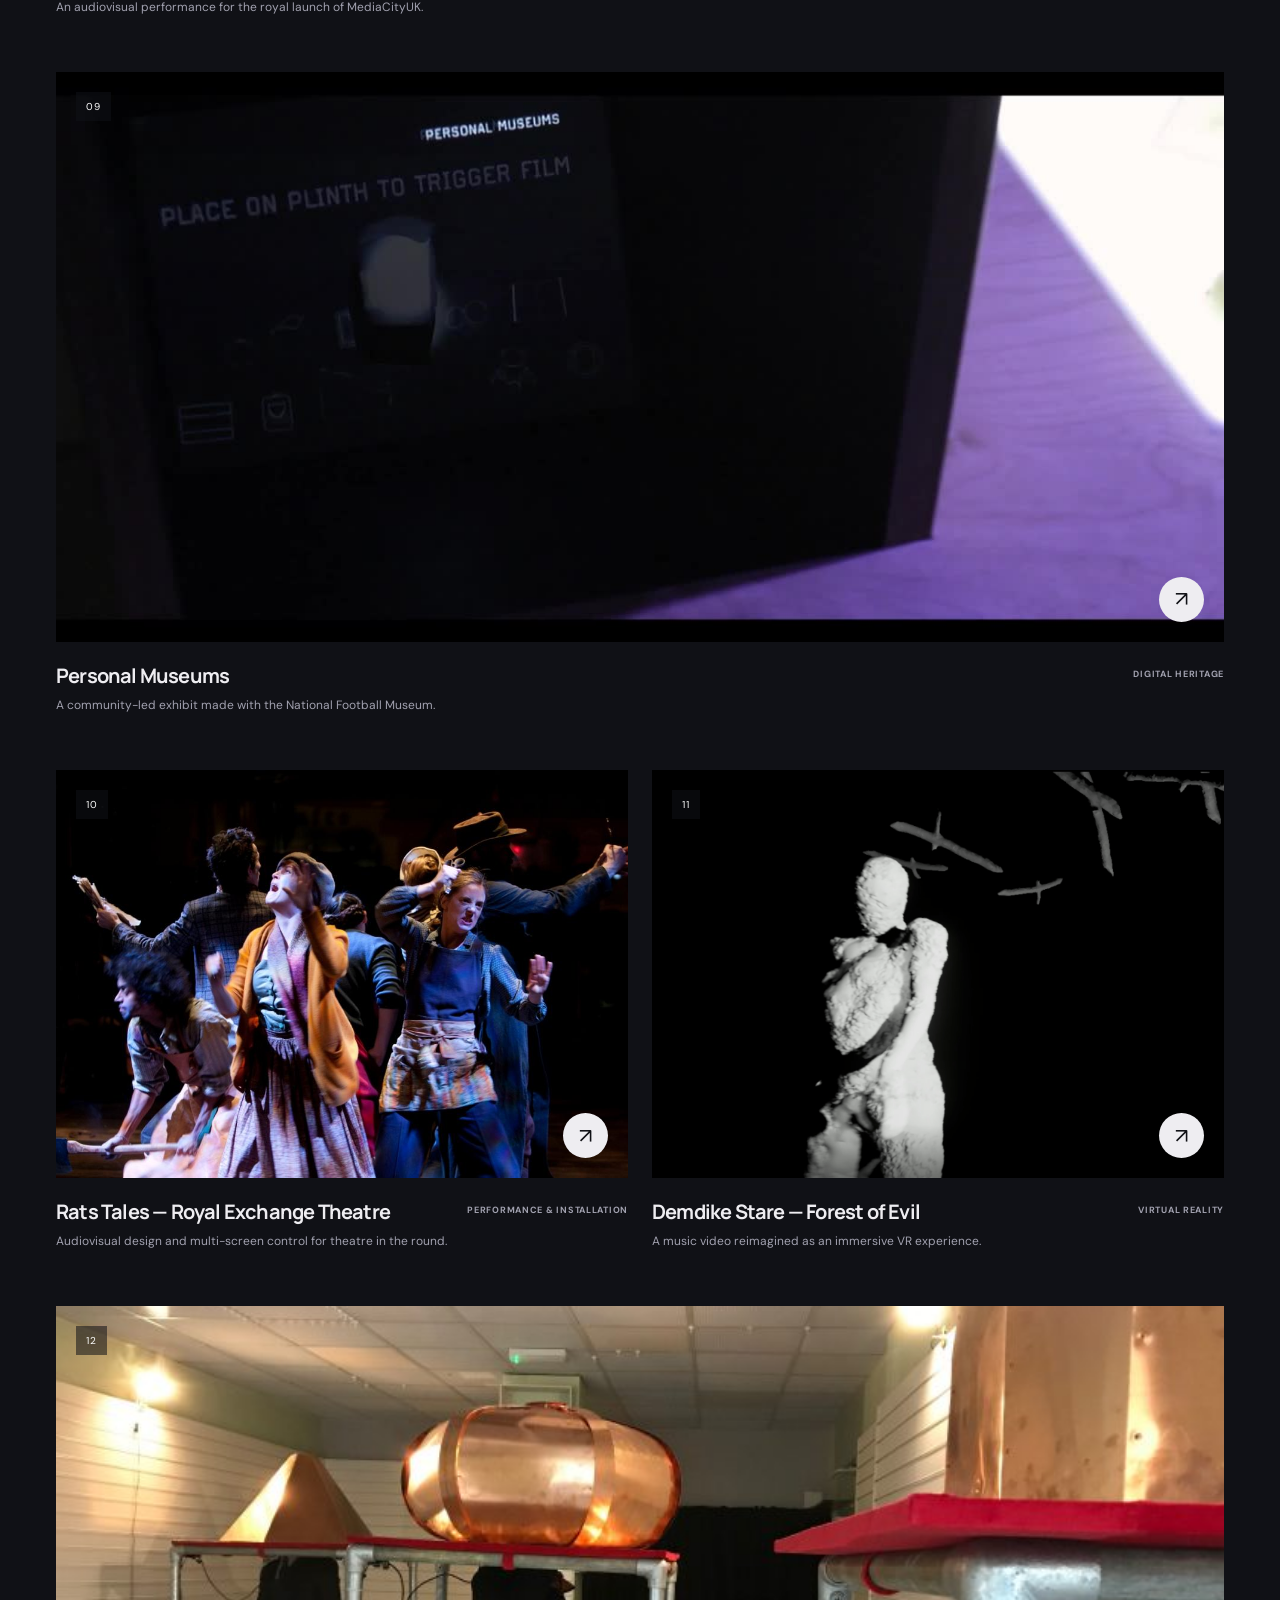
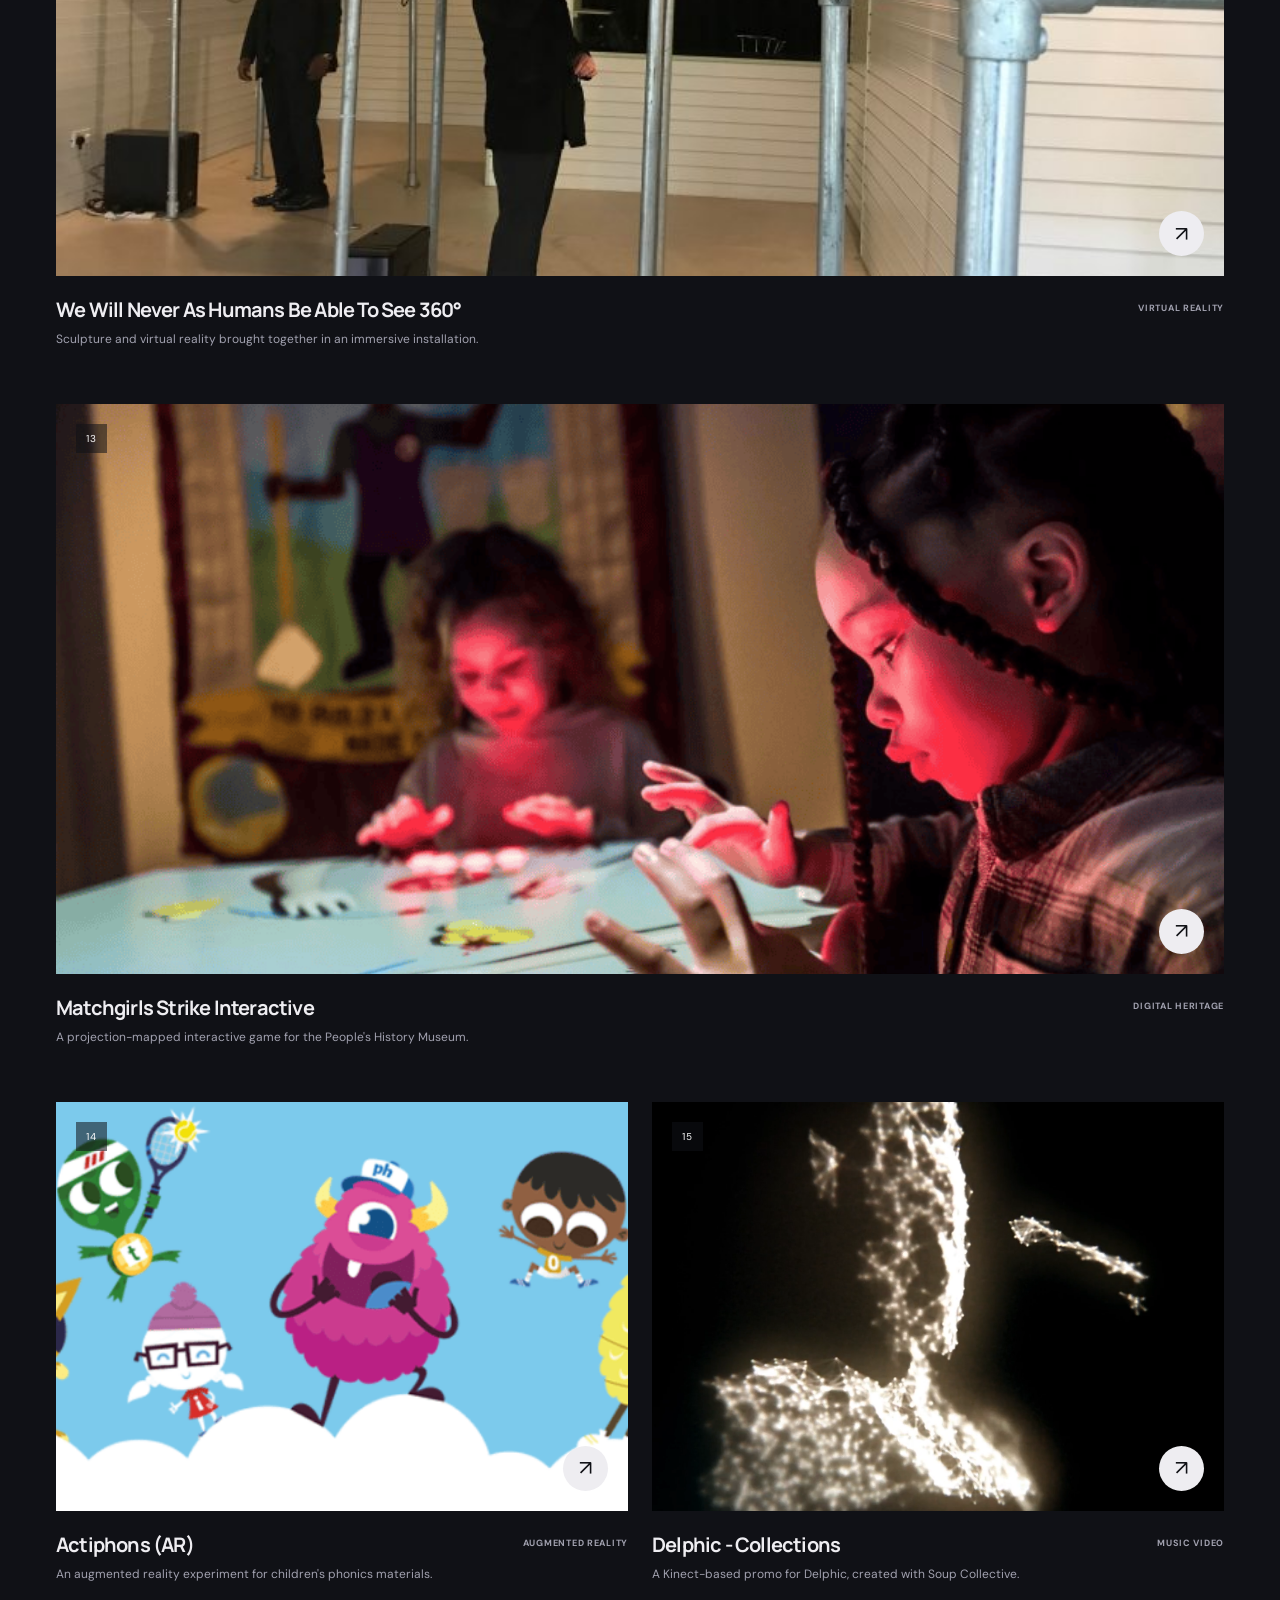
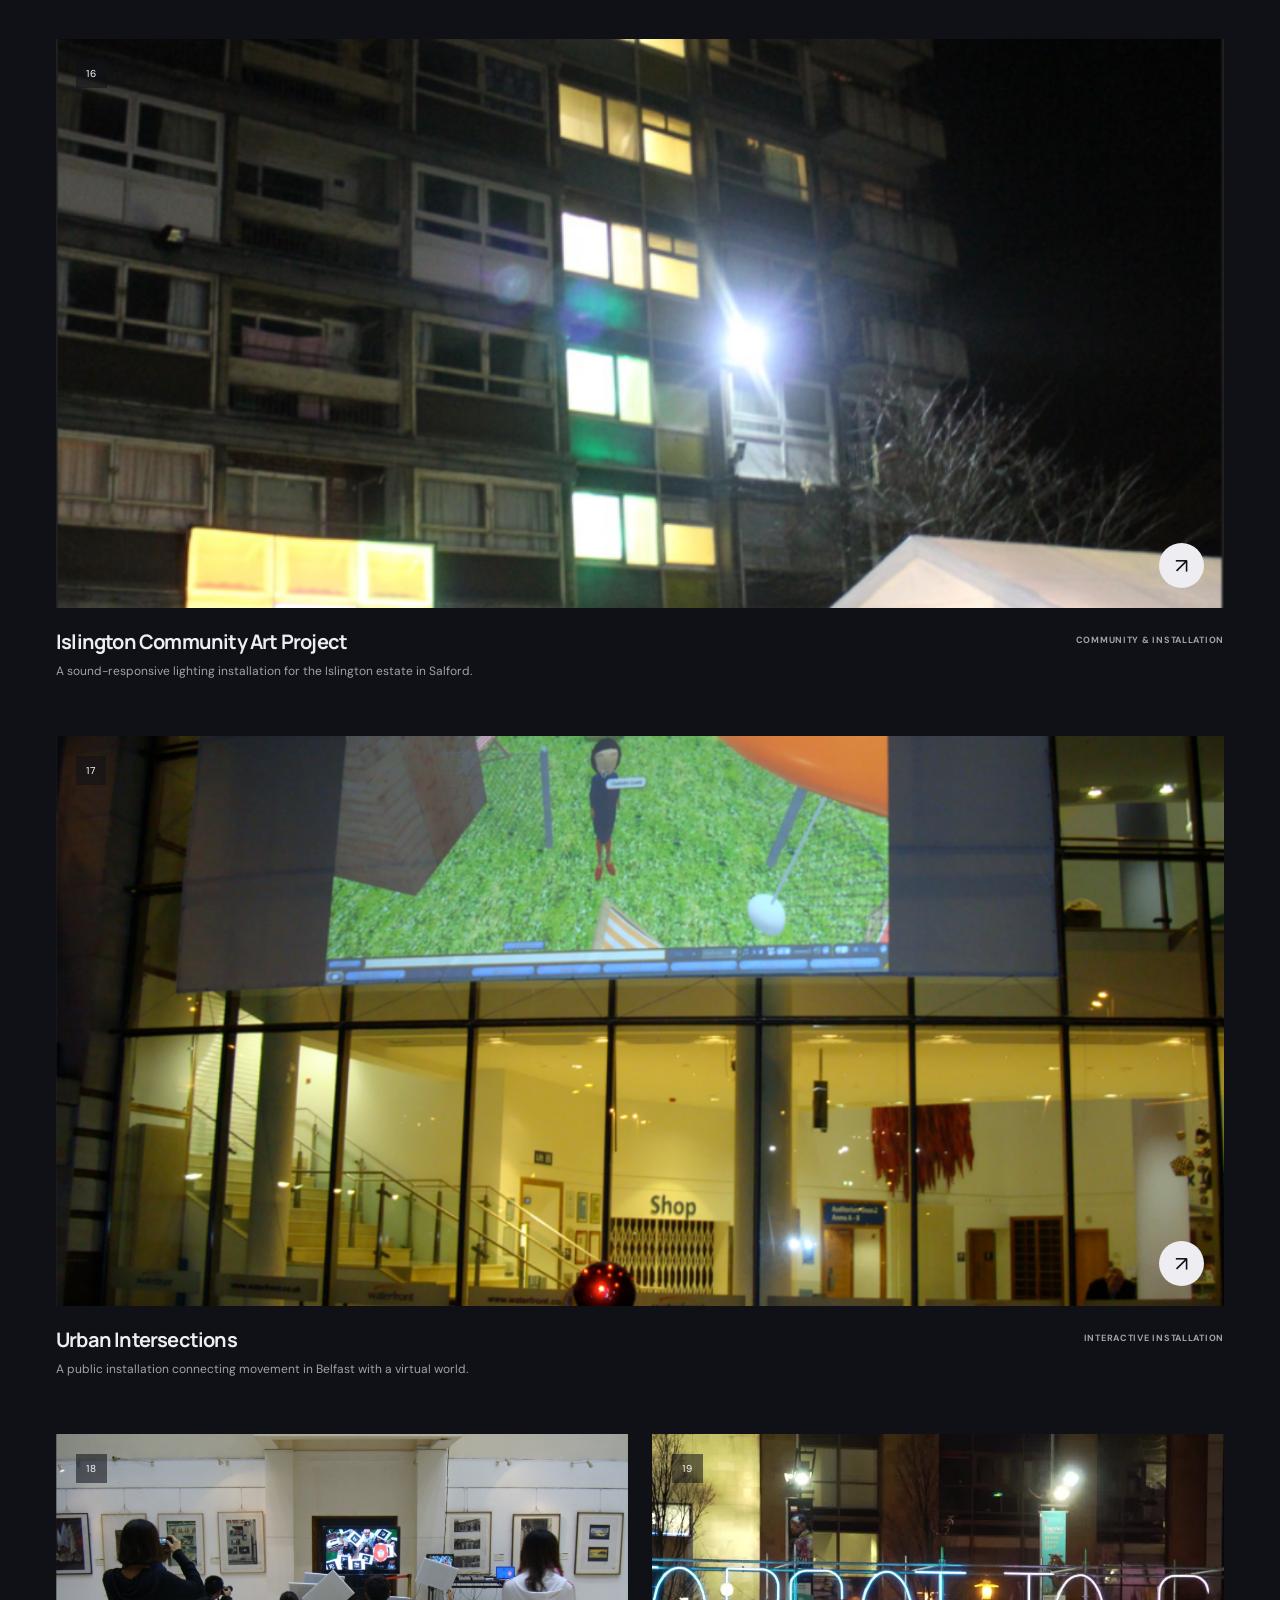
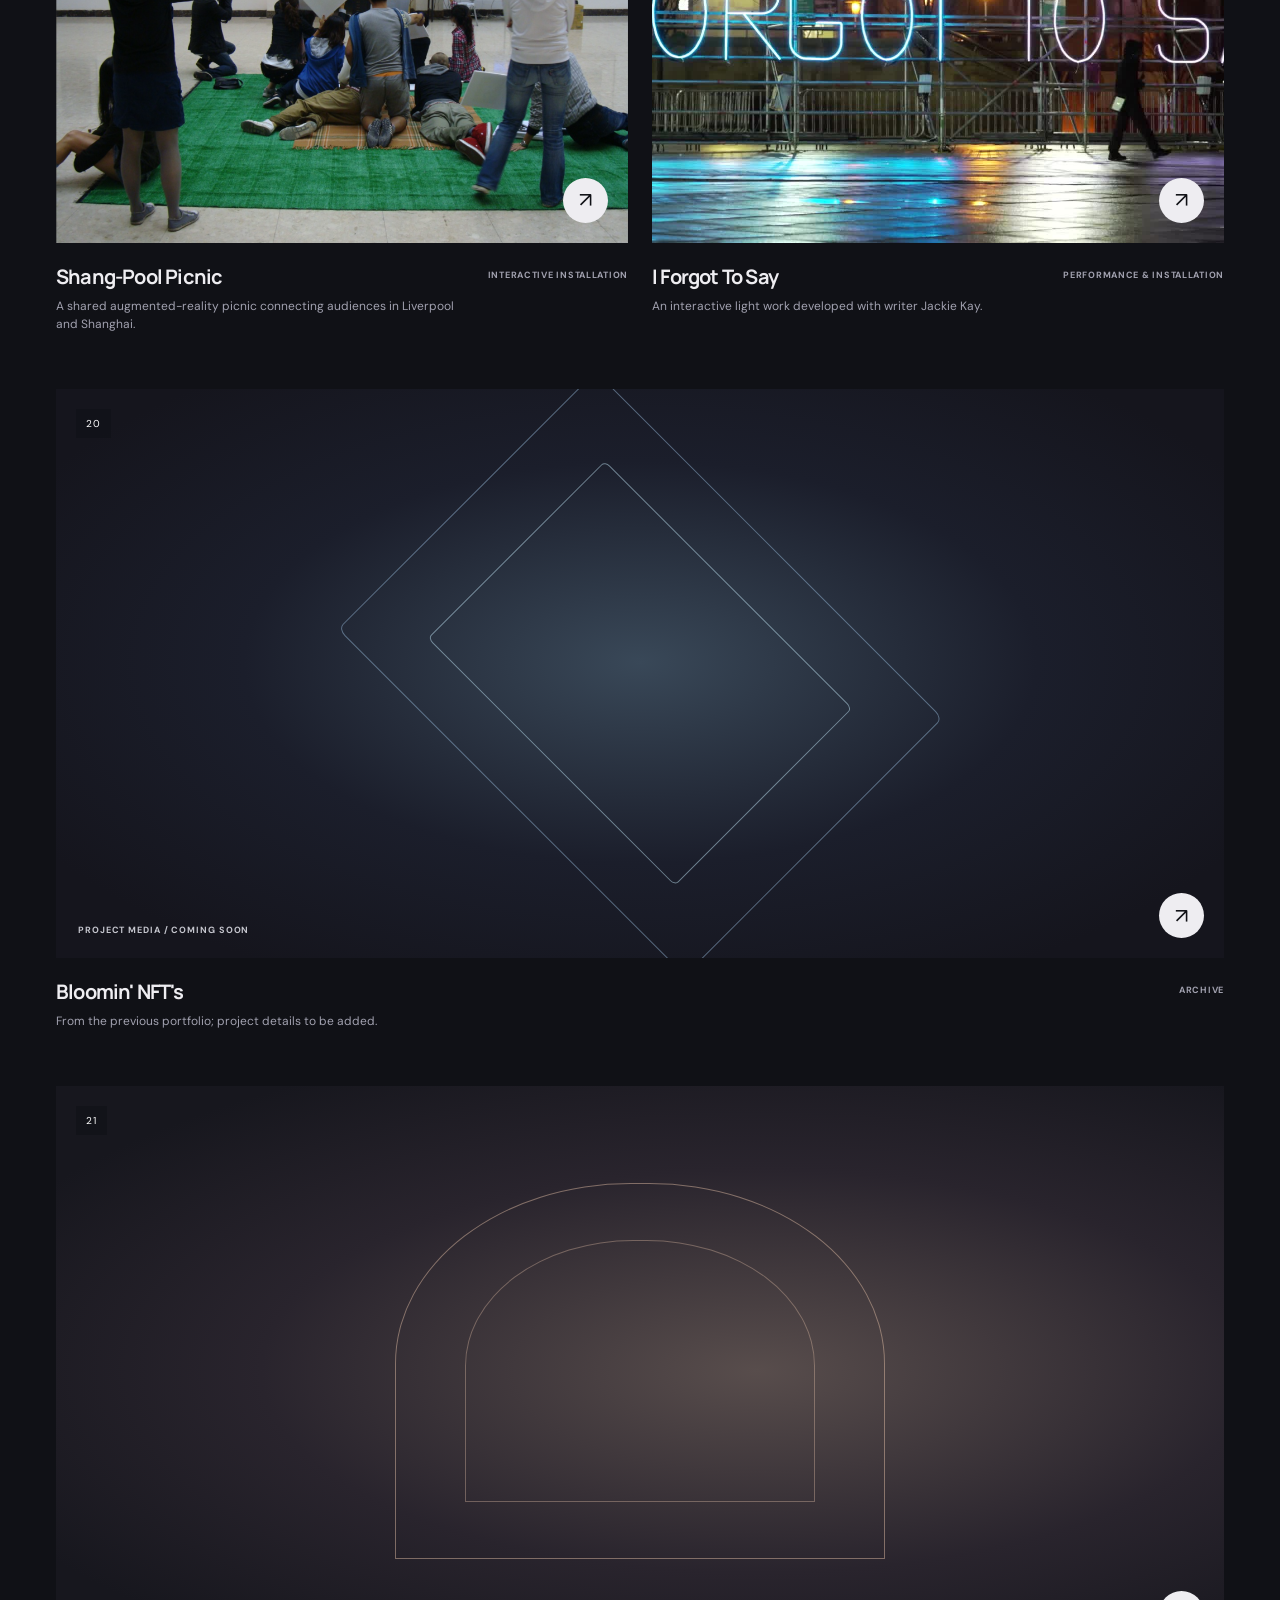
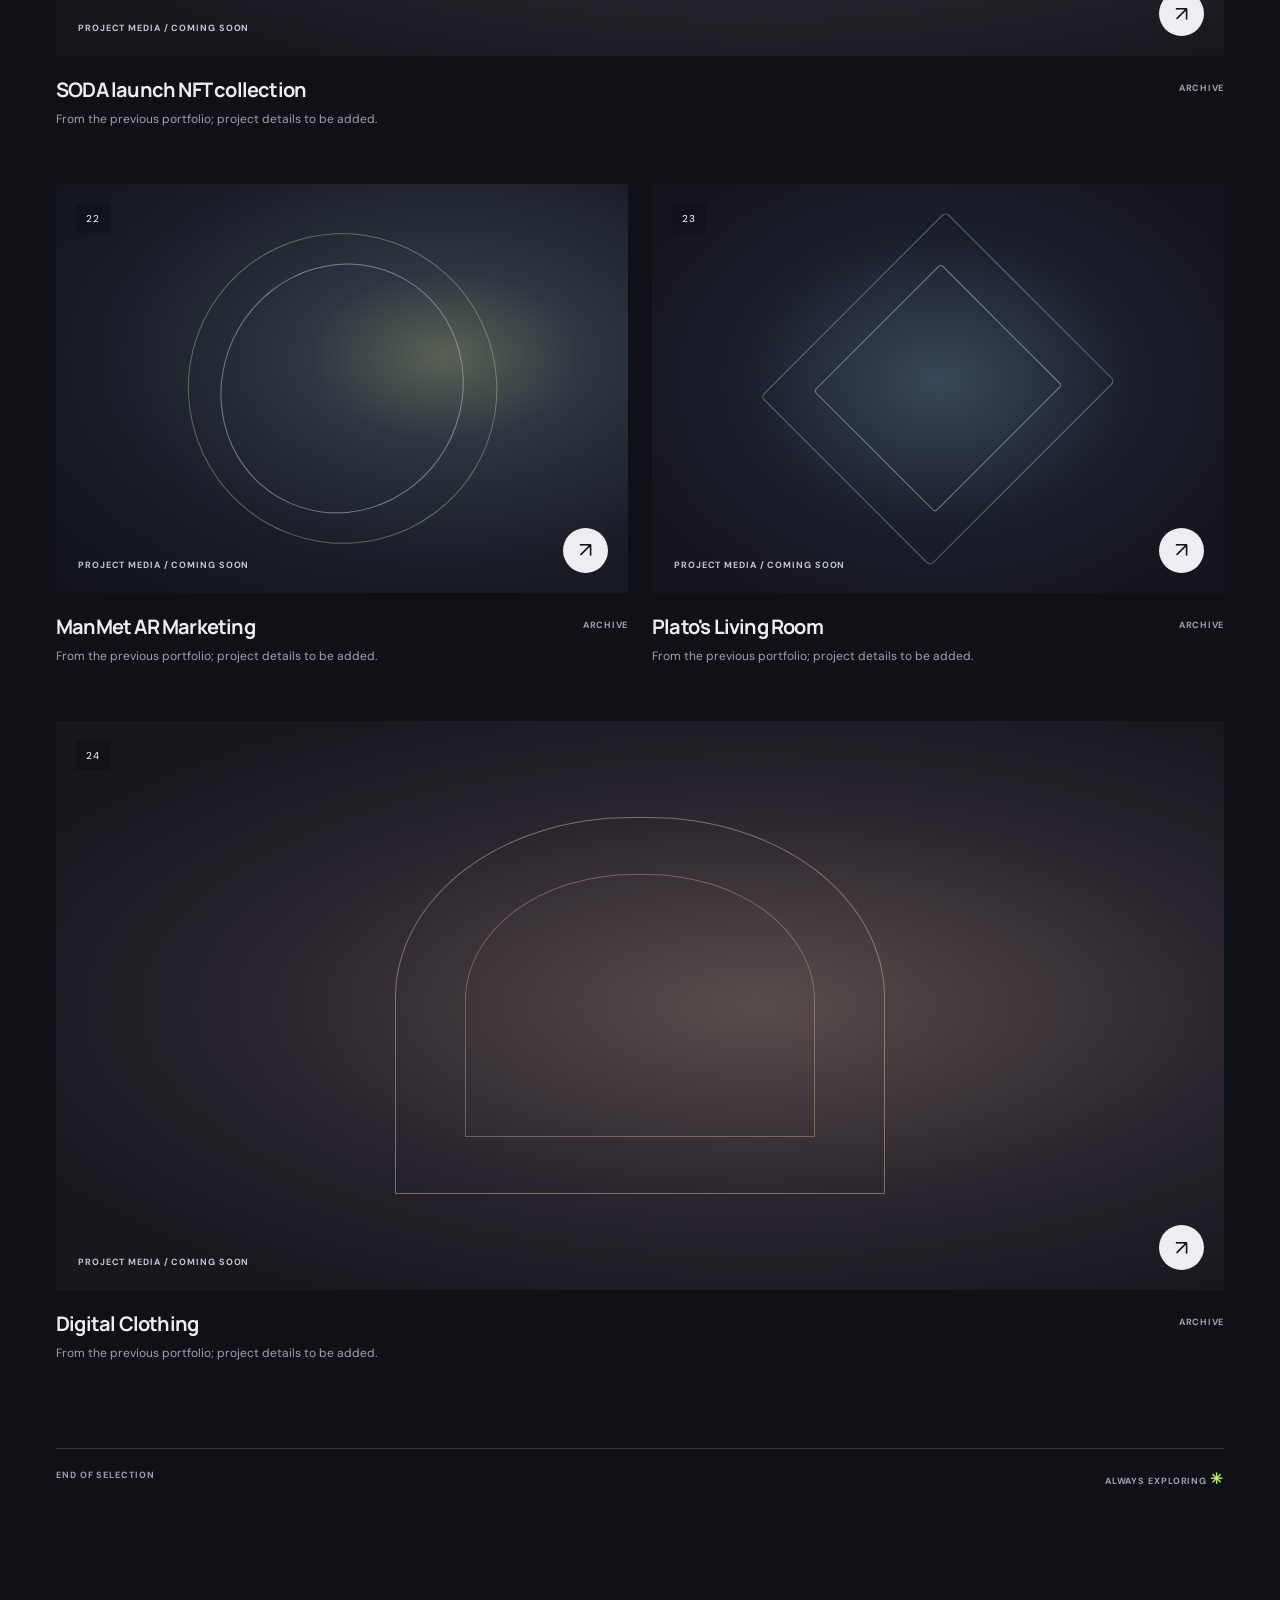
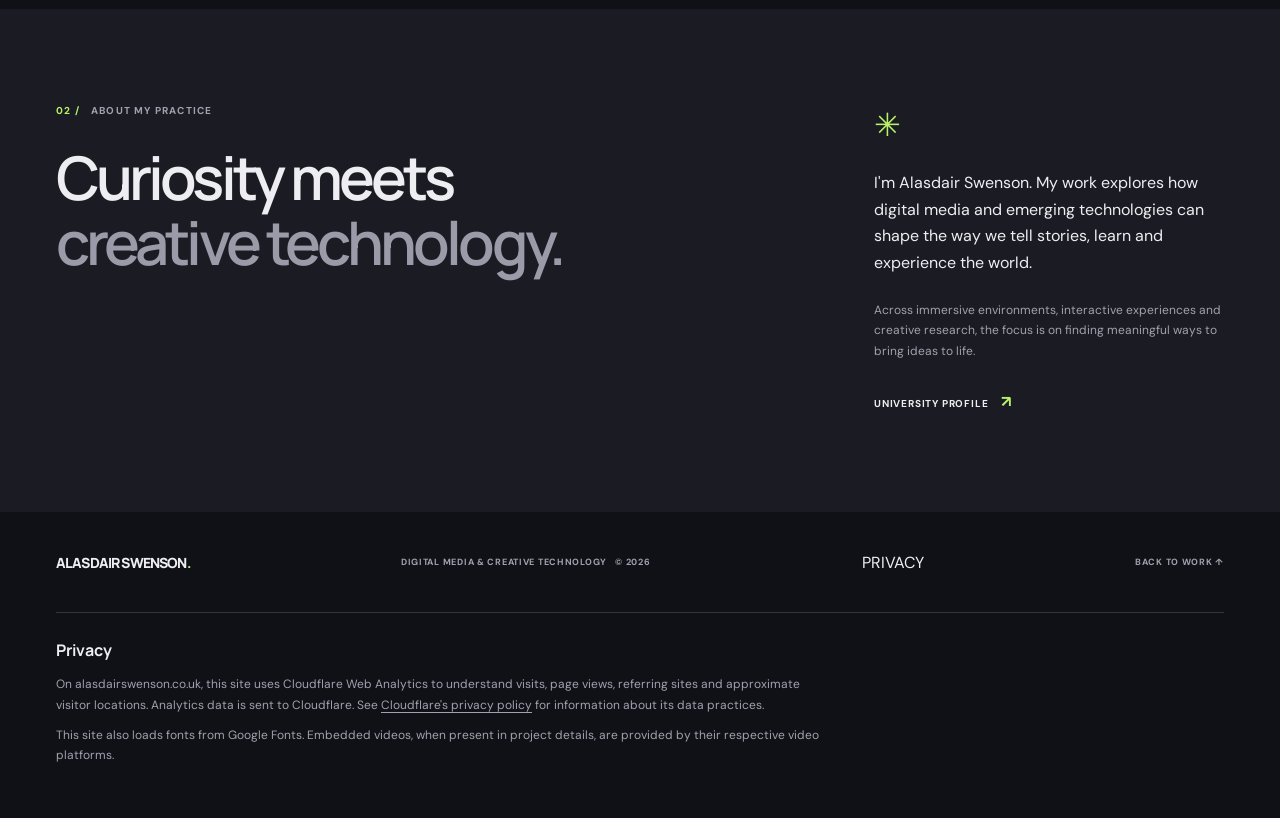
==== commit 76daecbf: "Add Lindisfarne Runes project Co-authored-by: Copilot <223556219+Copilot@users.noreply.github.com>" ====
--- a/index.html
+++ b/index.html
@@ -59,7 +59,7 @@
 
       <section class="about-section" id="about">
         <div class="wrap about-inner">
-          <div><p class="eyebrow"><span class="section-number">02 /</span> ABOUT THE PRACTICE</p><h2>Curiosity meets<br><span>creative technology.</span></h2></div>
+          <div><p class="eyebrow"><span class="section-number">02 /</span> ABOUT MY PRACTICE</p><h2>Curiosity meets<br><span>creative technology.</span></h2></div>
           <div class="about-copy"><span class="about-icon" aria-hidden="true">✳</span><p>I'm Alasdair Swenson. My work explores how digital media and emerging technologies can shape the way we tell stories, learn and experience the world.</p><p class="about-small">Across immersive environments, interactive experiences and creative research, the focus is on finding meaningful ways to bring ideas to life.</p><a class="text-link" href="https://www.mmu.ac.uk/about-us/faculties/arts-humanities/schools/school-of-digital-arts/staff/profile/alasdair-swenson" target="_blank" rel="noopener noreferrer">UNIVERSITY PROFILE <span aria-hidden="true">↗</span></a></div>
         </div>
       </section>
--- a/styles.css
+++ b/styles.css
@@ -79,3 +79,10 @@
 .privacy-section h2{color:var(--ink);font-size:16px;margin:24px 0 10px}
 .privacy-section p{max-width:780px;margin-bottom:10px}
 .privacy-section a{text-decoration:underline;text-underline-offset:3px}
+.detail-audio{width:100%;margin:12px 0}
+.detail-about p{white-space:pre-line}
+.detail-media-item{margin:0;min-width:0}
+.detail-media-credit{padding:9px 0 7px;color:var(--muted);font-size:11px;line-height:1.5;letter-spacing:.02em}
+.detail-layout{padding-top:0}
+.detail-layout + .detail-media{margin-top:40px}
+@media(max-width:560px){.detail-layout{padding-top:0}.detail-layout + .detail-media{margin-top:30px}}
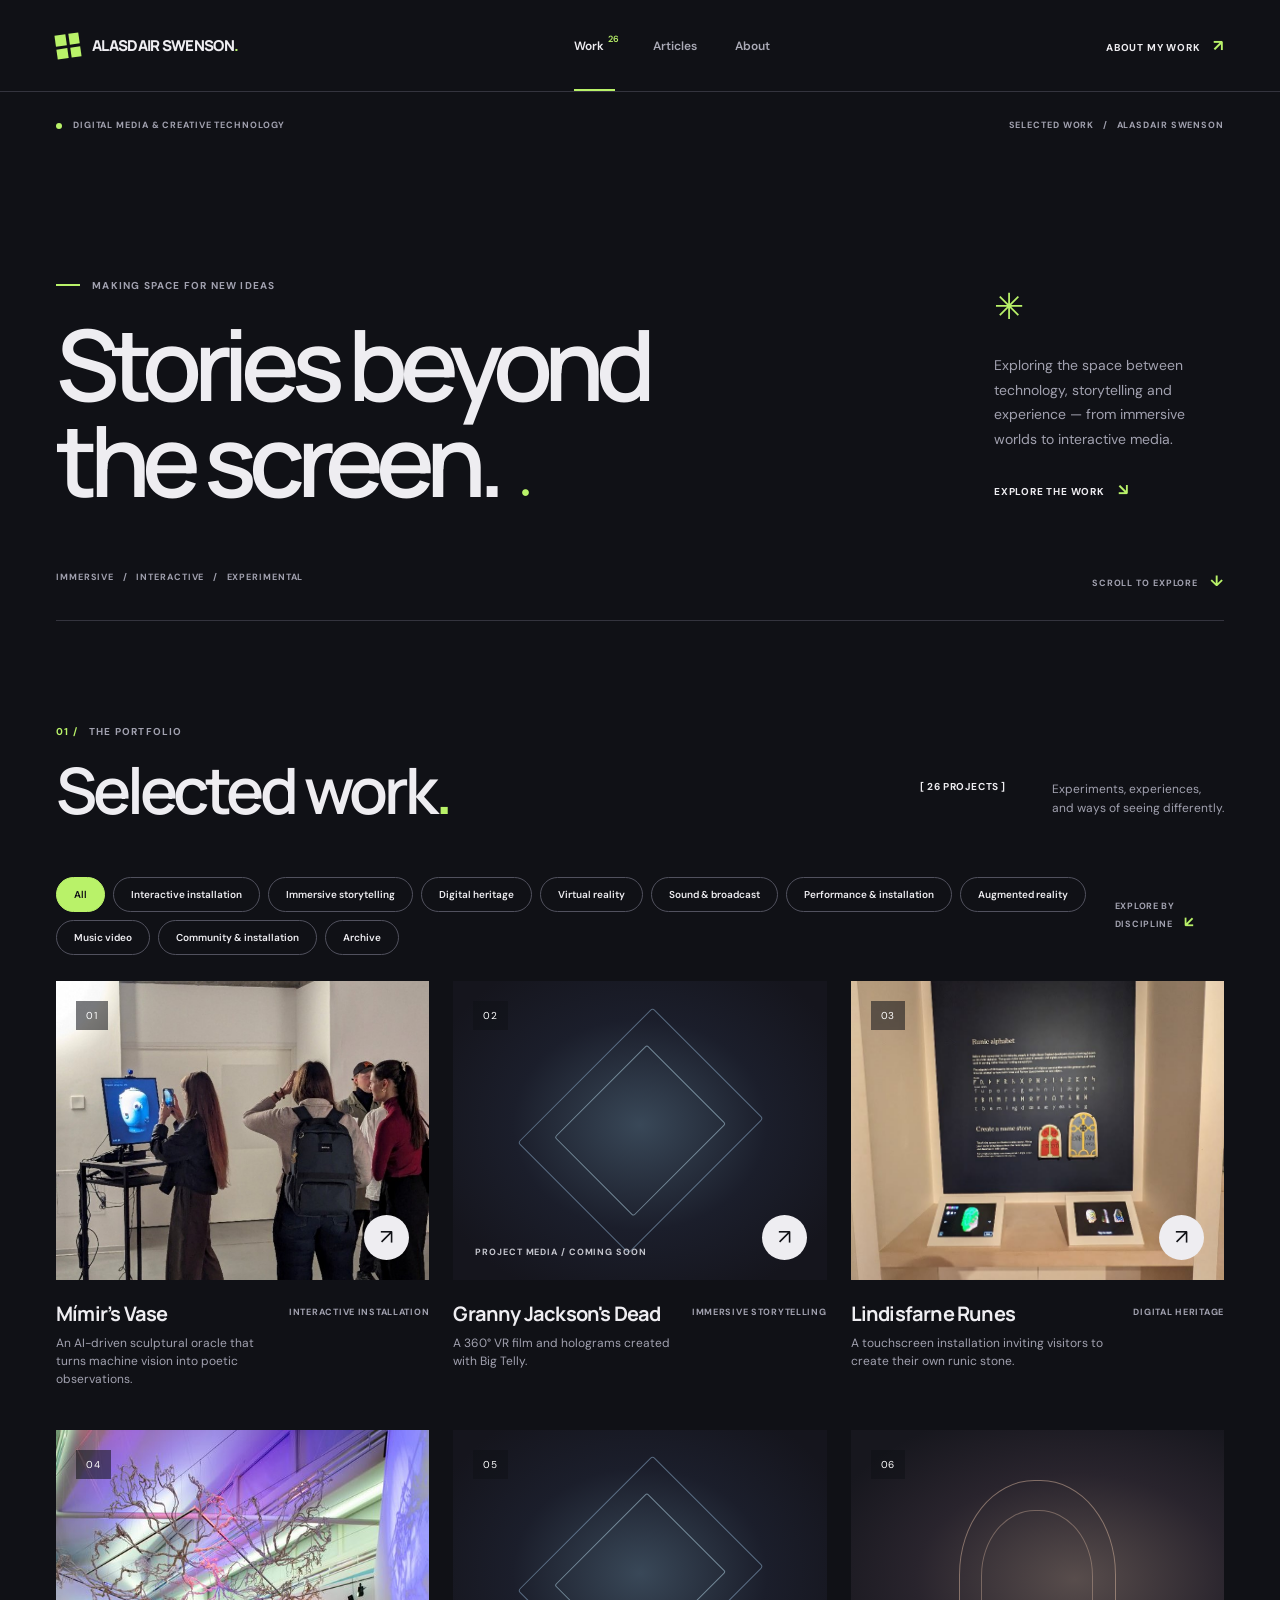
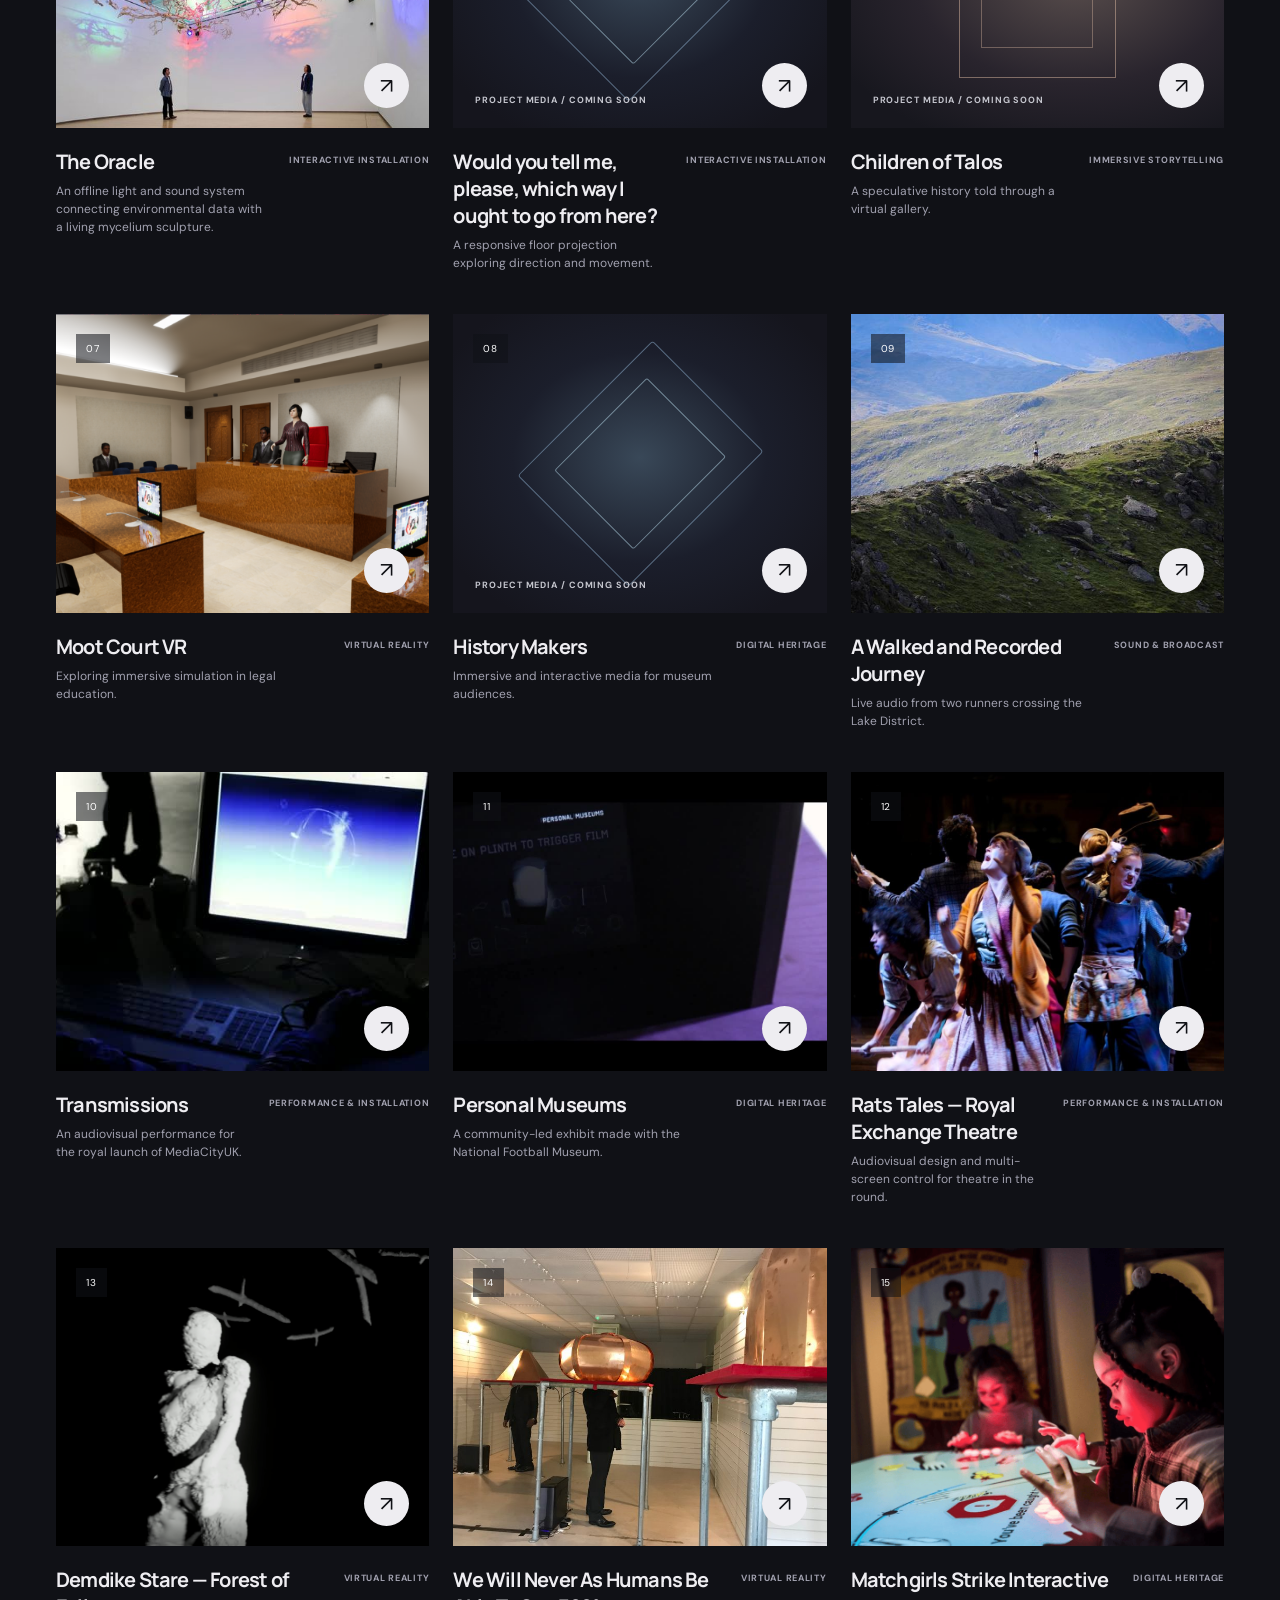
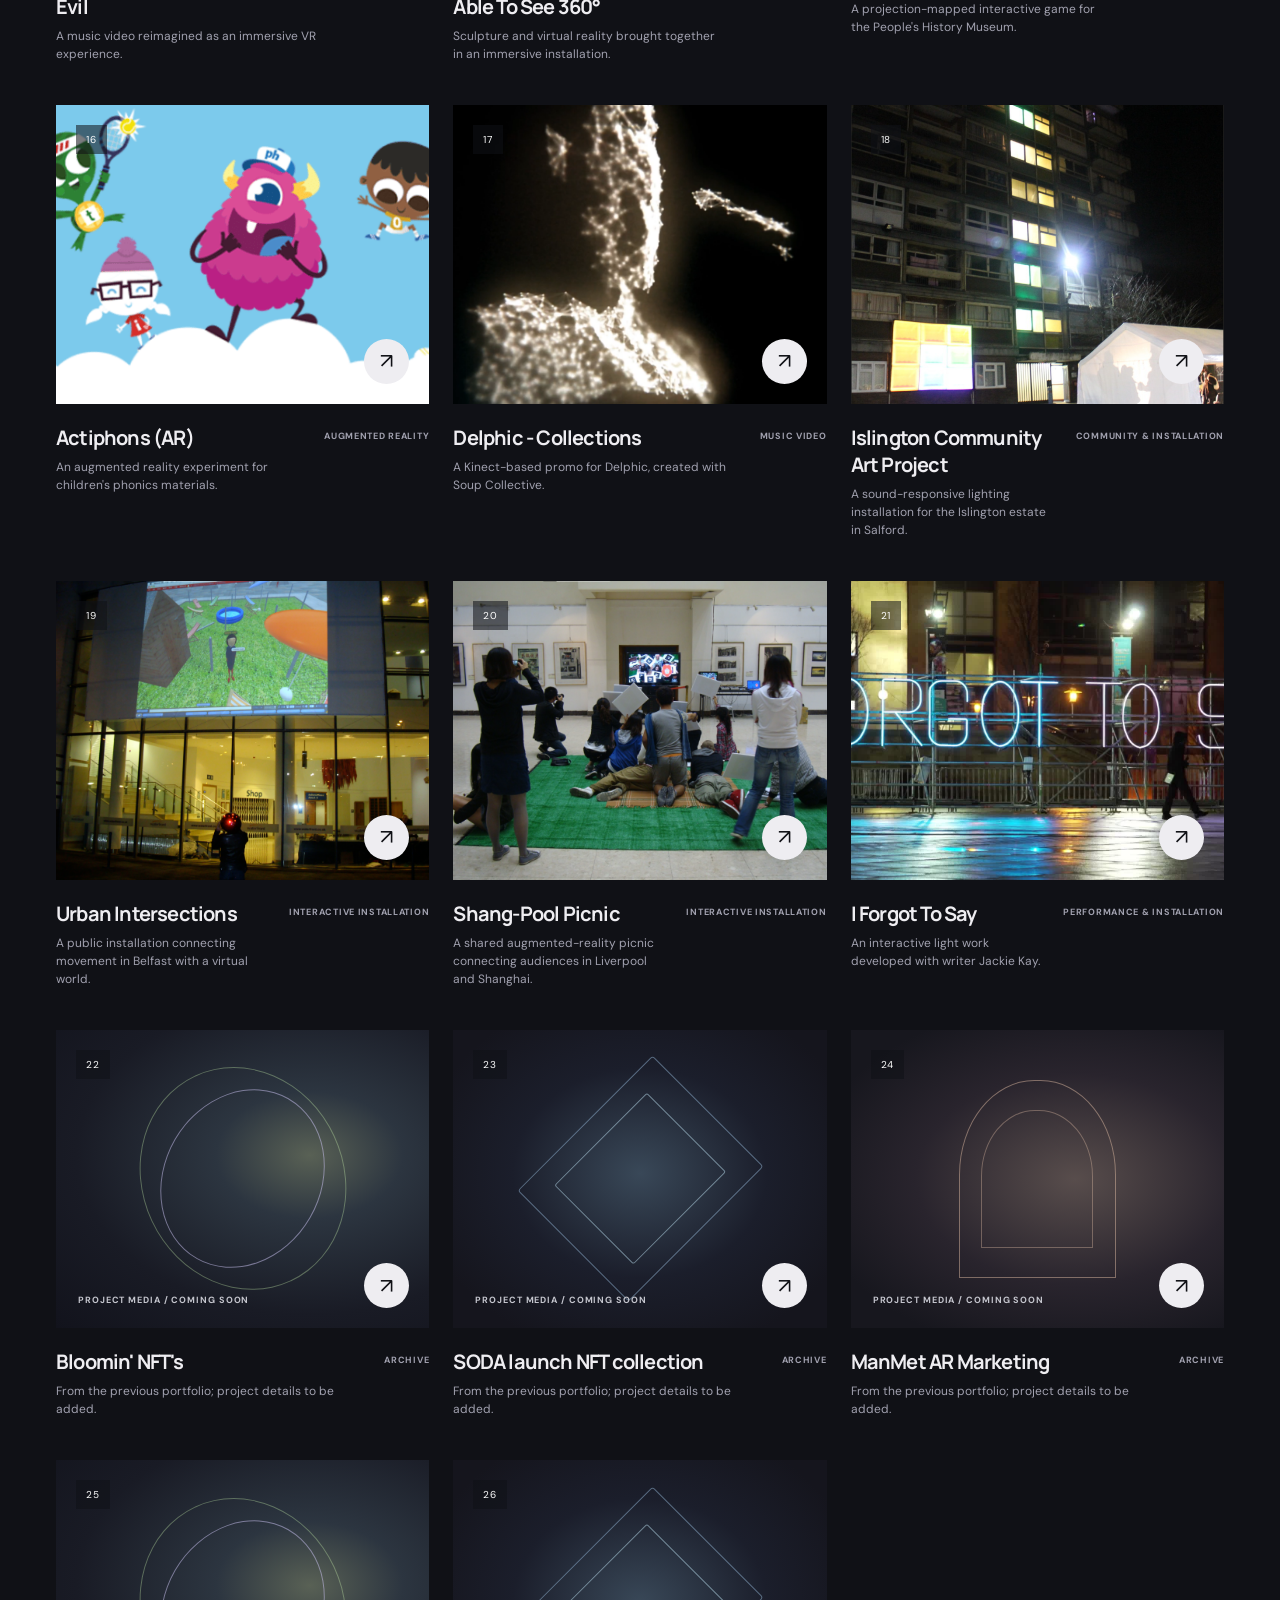
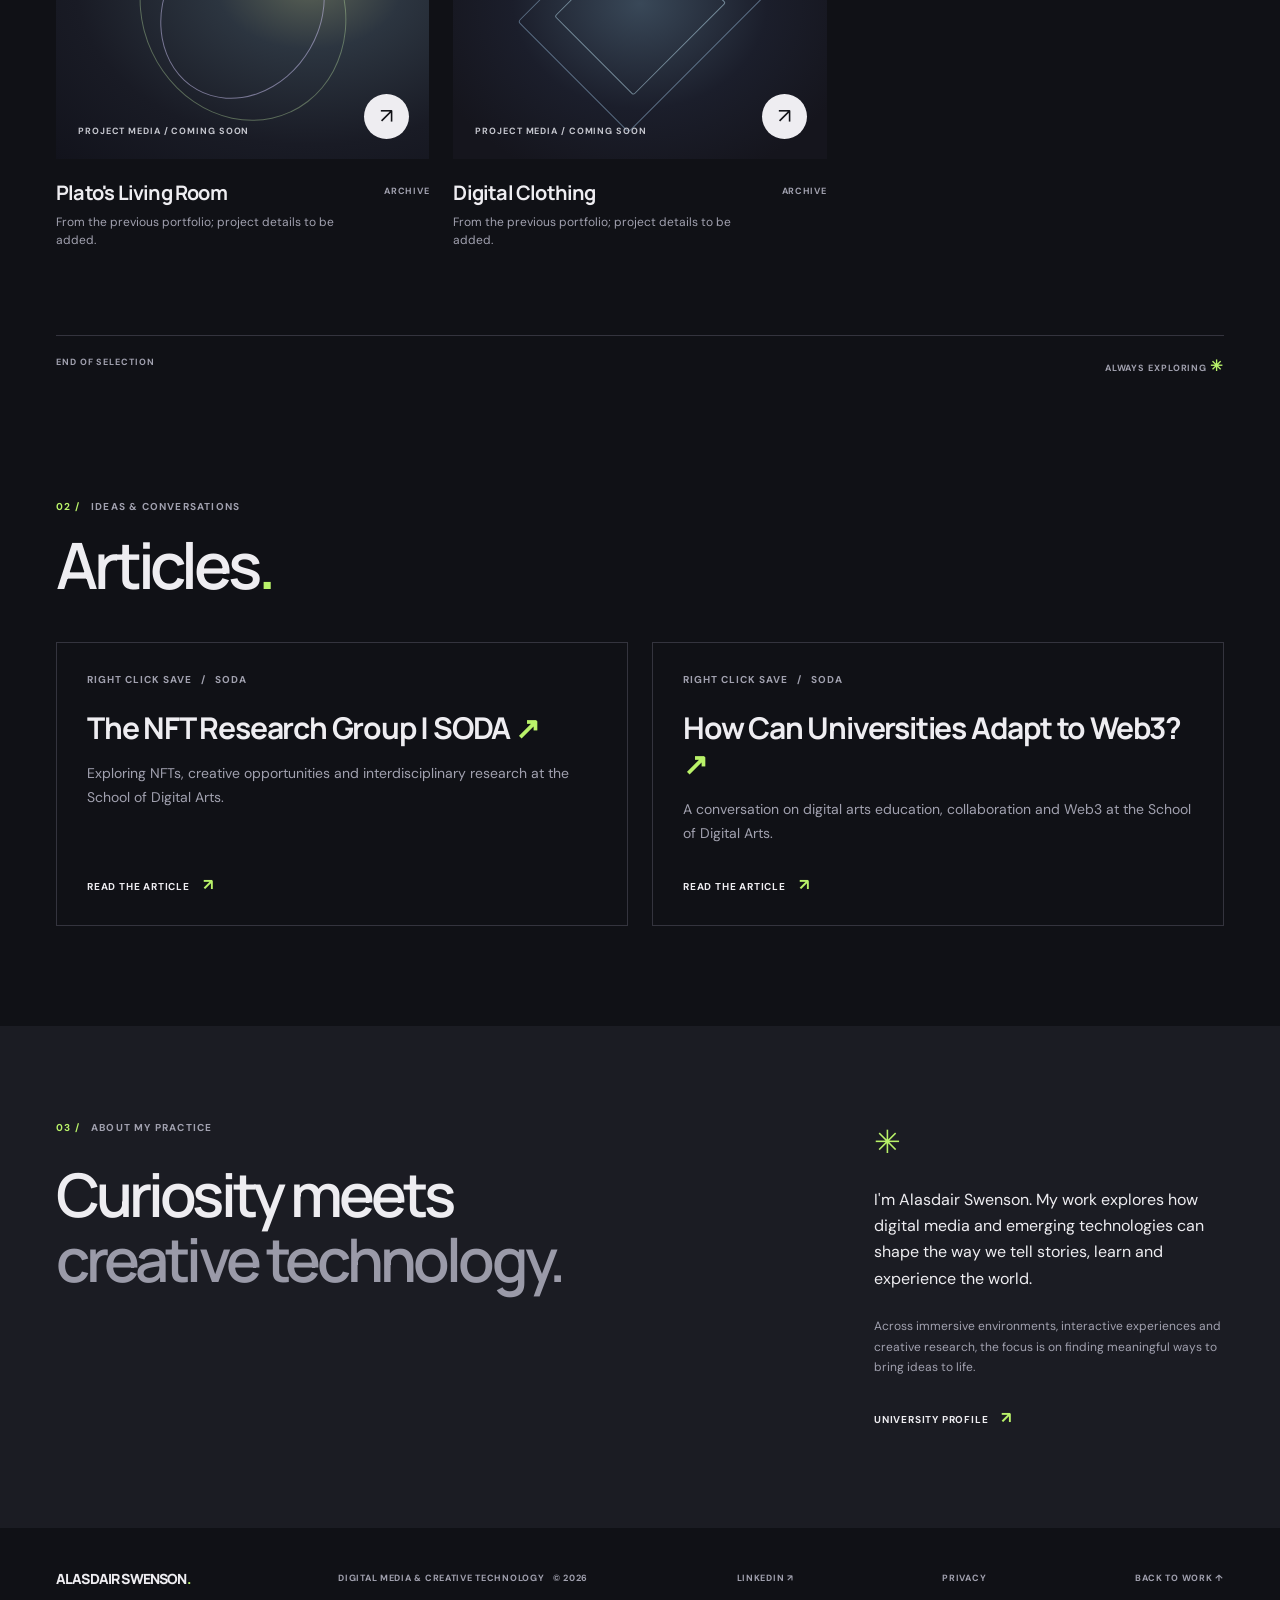
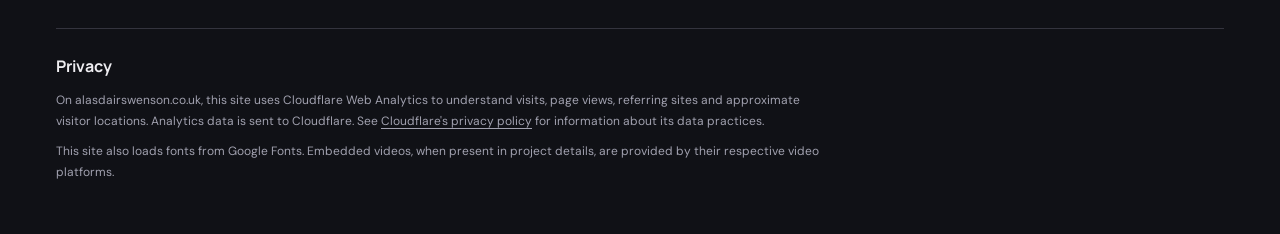
==== commit 84800ec7: "Add articles and portfolio links Co-authored-by: Copilot <223556219+Copilot@users.noreply.github.com" ====
--- a/index.html
+++ b/index.html
@@ -21,6 +21,7 @@
       </a>
       <nav class="main-nav" aria-label="Main navigation">
         <a class="active" href="#work">Work <span class="nav-count" id="nav-count"></span></a>
+        <a href="#articles">Articles</a>
         <a href="#about">About</a>
       </nav>
       <a class="header-cta" href="#about">ABOUT MY WORK <span aria-hidden="true">↗</span></a>
@@ -57,14 +58,34 @@
         <div class="end-note"><span>END OF SELECTION</span><span>ALWAYS EXPLORING <span aria-hidden="true">✳</span></span></div>
       </section>
 
+      <section class="articles-section wrap" id="articles" aria-labelledby="articles-title">
+        <div class="section-heading">
+          <div><p class="eyebrow"><span class="section-number">02 /</span> IDEAS &amp; CONVERSATIONS</p><h2 id="articles-title">Articles<span class="orange-dot">.</span></h2></div>
+        </div>
+        <div class="articles-grid">
+          <article class="article-card">
+            <p class="article-source">RIGHT CLICK SAVE &nbsp; / &nbsp; SODA</p>
+            <h3><a href="https://www.rightclicksave.com/article/the-nft-research-group-school-of-digital-arts-manchester-metropolitan-university" target="_blank" rel="noopener noreferrer">The NFT Research Group | SODA <span aria-hidden="true">↗</span></a></h3>
+            <p>Exploring NFTs, creative opportunities and interdisciplinary research at the School of Digital Arts.</p>
+            <a class="text-link" href="https://www.rightclicksave.com/article/the-nft-research-group-school-of-digital-arts-manchester-metropolitan-university" target="_blank" rel="noopener noreferrer">READ THE ARTICLE <span aria-hidden="true">↗</span><span class="visually-hidden">: The NFT Research Group | SODA</span></a>
+          </article>
+          <article class="article-card">
+            <p class="article-source">RIGHT CLICK SAVE &nbsp; / &nbsp; SODA</p>
+            <h3><a href="https://www.rightclicksave.com/article/how-can-universities-adapt-to-web3-school-of-digital-arts-manchester-metropolitan-university" target="_blank" rel="noopener noreferrer">How Can Universities Adapt to Web3? <span aria-hidden="true">↗</span></a></h3>
+            <p>A conversation on digital arts education, collaboration and Web3 at the School of Digital Arts.</p>
+            <a class="text-link" href="https://www.rightclicksave.com/article/how-can-universities-adapt-to-web3-school-of-digital-arts-manchester-metropolitan-university" target="_blank" rel="noopener noreferrer">READ THE ARTICLE <span aria-hidden="true">↗</span><span class="visually-hidden">: How Can Universities Adapt to Web3?</span></a>
+          </article>
+        </div>
+      </section>
+
       <section class="about-section" id="about">
         <div class="wrap about-inner">
-          <div><p class="eyebrow"><span class="section-number">02 /</span> ABOUT MY PRACTICE</p><h2>Curiosity meets<br><span>creative technology.</span></h2></div>
+          <div><p class="eyebrow"><span class="section-number">03 /</span> ABOUT MY PRACTICE</p><h2>Curiosity meets<br><span>creative technology.</span></h2></div>
           <div class="about-copy"><span class="about-icon" aria-hidden="true">✳</span><p>I'm Alasdair Swenson. My work explores how digital media and emerging technologies can shape the way we tell stories, learn and experience the world.</p><p class="about-small">Across immersive environments, interactive experiences and creative research, the focus is on finding meaningful ways to bring ideas to life.</p><a class="text-link" href="https://www.mmu.ac.uk/about-us/faculties/arts-humanities/schools/school-of-digital-arts/staff/profile/alasdair-swenson" target="_blank" rel="noopener noreferrer">UNIVERSITY PROFILE <span aria-hidden="true">↗</span></a></div>
         </div>
       </section>
     </main>
-    <footer class="site-footer wrap"><a class="footer-brand" href="#top">ALASDAIR SWENSON<span>.</span></a><p>DIGITAL MEDIA &amp; CREATIVE TECHNOLOGY &nbsp; © <span id="year"></span></p><a href="#privacy">PRIVACY</a><a href="#work">BACK TO WORK ↑</a></footer>
+    <footer class="site-footer wrap"><a class="footer-brand" href="#top">ALASDAIR SWENSON<span>.</span></a><p>DIGITAL MEDIA &amp; CREATIVE TECHNOLOGY &nbsp; © <span id="year"></span></p><a href="https://uk.linkedin.com/in/alasdairswenson" target="_blank" rel="noopener noreferrer">LINKEDIN ↗</a><a href="#privacy">PRIVACY</a><a href="#work">BACK TO WORK ↑</a></footer>
     <section class="privacy-section wrap" id="privacy" aria-labelledby="privacy-title">
       <h2 id="privacy-title">Privacy</h2>
       <p>On alasdairswenson.co.uk, this site uses Cloudflare Web Analytics to understand visits, page views, referring sites and approximate visitor locations. Analytics data is sent to Cloudflare. See <a href="https://www.cloudflare.com/privacypolicy/" target="_blank" rel="noopener noreferrer">Cloudflare's privacy policy</a> for information about its data practices.</p>
--- a/styles.css
+++ b/styles.css
@@ -25,19 +25,29 @@
 h1>span:first-child{color:#999d90}.hero-period{font-size:.16em;color:var(--accent);vertical-align:baseline;margin-left:23px}
 .hero-side{width:230px;padding-bottom:9px;margin-left:30px}.asterisk{display:block;color:var(--accent);font-size:36px;margin-bottom:23px}.hero-side p{font-size:14px;line-height:1.75;color:#777a70;margin-bottom:28px}
 .hero-bottom{padding-bottom:29px;border-bottom:1px solid var(--line)}.hero-bottom span:last-child span{color:var(--accent);font-size:15px;padding-left:9px}
-.work-section{padding-top:104px}.section-heading{display:flex;justify-content:space-between;align-items:end}.section-number{color:var(--accent);margin-right:8px}
+.work-section{max-width:1240px;padding-top:104px}.section-heading{display:flex;justify-content:space-between;align-items:end}.section-number{color:var(--accent);margin-right:8px}
 .section-heading h2{font-size:clamp(42px,5vw,68px);letter-spacing:-.065em;font-weight:600;line-height:1;margin:20px 0 0}.work-intro{display:flex;gap:46px;align-items:start;padding-bottom:4px}.bracket{font-size:10px;letter-spacing:.06em;font-weight:700;white-space:nowrap}.work-intro p{font-size:12px;line-height:1.6;color:var(--muted);margin:0}
 .filter-row{display:flex;align-items:center;justify-content:space-between;margin:55px 0 26px}.filters{display:flex;flex-wrap:wrap;gap:8px}.filter{border:1px solid #d5d7cf;background:transparent;border-radius:30px;padding:10px 17px;font-size:10px;font-weight:600;cursor:pointer;transition:background .2s,color .2s,border-color .2s}.filter:hover{border-color:var(--ink)}.filter.is-active{background:var(--ink);border-color:var(--ink);color:#fff}.filter-note{font-size:9px;font-weight:700;color:#9a9d94;letter-spacing:.08em}.filter-note span{color:var(--accent);font-size:15px;padding-left:8px}
-.project-grid{display:grid;grid-template-columns:repeat(2,minmax(0,1fr));gap:56px 24px}.project-card:nth-child(4n+1),.project-card:nth-child(4n+4){grid-column:span 2}
-.card-button{display:block;width:100%;text-align:left;background:none;border:0;padding:0;cursor:pointer}.card-visual{position:relative;overflow:hidden;background:#e4e3da;aspect-ratio:1.4}.project-card:nth-child(4n+1) .card-visual,.project-card:nth-child(4n+4) .card-visual{aspect-ratio:2.05}
+.project-grid{display:grid;grid-template-columns:repeat(3,minmax(0,1fr));gap:42px 24px}
+.card-button{display:block;width:100%;text-align:left;background:none;border:0;padding:0;cursor:pointer}.card-visual{position:relative;overflow:hidden;background:#e4e3da;aspect-ratio:1.25}
 .card-image{width:100%;height:100%;object-fit:cover;display:block;transition:transform .65s cubic-bezier(.2,.7,.2,1)}.card-button:hover .card-image{transform:scale(1.035)}
 .card-index{position:absolute;top:20px;left:20px;color:#fff;background:rgba(37,39,34,.35);padding:8px 10px;font-size:10px;letter-spacing:.08em}
 .card-arrow{position:absolute;right:20px;bottom:20px;display:grid;place-items:center;width:45px;height:45px;background:var(--paper);border-radius:50%;font-size:21px;transition:background .2s,color .2s,transform .2s}.card-button:hover .card-arrow{background:var(--accent);color:white;transform:rotate(45deg)}
 .card-info{display:flex;justify-content:space-between;gap:20px;padding-top:20px}.card-info h3{font-size:20px;letter-spacing:-.04em;margin:0 0 7px}.card-summary{font-size:12px;color:var(--muted);line-height:1.5;margin:0}.card-category{font-size:9px;letter-spacing:.08em;text-transform:uppercase;font-weight:700;color:#777a70;white-space:nowrap;padding-top:6px}
 .empty-state{padding:50px 0;color:var(--muted)}.end-note{margin-top:86px;padding:20px 0;border-top:1px solid var(--line);display:flex;justify-content:space-between;font-size:9px;letter-spacing:.1em;font-weight:700;color:#92958a}.end-note span span{color:var(--accent);font-size:15px}
+.articles-section{max-width:1240px;padding-top:104px}
+.articles-grid{display:grid;grid-template-columns:repeat(2,minmax(0,1fr));gap:24px;margin-top:45px}
+.article-card{border:1px solid var(--line);padding:30px;display:flex;flex-direction:column;align-items:flex-start}
+.article-source{font-size:10px;font-weight:700;letter-spacing:.1em;color:var(--muted);margin:0 0 24px}
+.article-card h3{font-size:clamp(22px,2.4vw,30px);letter-spacing:-.04em;line-height:1.2;margin:0 0 16px}
+.article-card h3 span{color:var(--accent);white-space:nowrap}.article-card h3 a:hover{color:var(--accent)}
+.article-card>p:not(.article-source){font-size:14px;line-height:1.7;color:var(--muted);margin:0 0 28px}
+.article-card>.text-link{margin-top:auto}
+.visually-hidden{position:absolute;width:1px;height:1px;padding:0;margin:-1px;overflow:hidden;clip:rect(0,0,0,0);white-space:nowrap;border:0}
 .about-section{background:#e8e9e1;margin-top:100px}.about-inner{padding:95px 0 100px;display:grid;grid-template-columns:1.5fr 1fr;gap:50px}.about-inner h2{font-size:clamp(40px,4.7vw,68px);line-height:1.08;letter-spacing:-.065em;font-weight:600;margin:28px 0 0}.about-inner h2 span{color:#969b8e}.about-copy{max-width:350px;justify-self:end}.about-icon{color:var(--accent);font-size:32px}.about-copy>p{font-size:16px;line-height:1.65;margin:24px 0}.about-copy .about-small{font-size:12px;color:var(--muted);line-height:1.7;margin-bottom:30px}
 .site-footer{min-height:100px;display:flex;align-items:center;justify-content:space-between;gap:20px}.footer-brand{font-family:var(--display);font-size:14px;font-weight:800;letter-spacing:-.06em}.footer-brand span{color:var(--accent)}.site-footer p,.site-footer>a:last-child{font-size:9px;letter-spacing:.08em;font-weight:700;color:#8a8d83;margin:0}
 .project-dialog{border:0;padding:0;background:var(--paper);color:var(--ink);width:min(1100px,calc(100% - 48px));max-width:none;max-height:calc(100% - 48px);overscroll-behavior:contain}.project-dialog::backdrop{background:rgba(29,31,27,.75)}.dialog-shell{padding:32px 48px 65px}.dialog-top{display:flex;align-items:center;justify-content:space-between;border-bottom:1px solid var(--line);padding-bottom:22px;font-size:9px;font-weight:700;letter-spacing:.1em;color:var(--muted)}.dialog-close{background:none;border:0;font-size:10px;font-weight:700;letter-spacing:.08em;cursor:pointer}.dialog-close span{font-size:23px;color:var(--accent);vertical-align:middle;margin-left:8px}.detail-heading{display:flex;justify-content:space-between;align-items:end;gap:25px;padding:52px 0 35px}.detail-heading h2{font-size:clamp(38px,5vw,68px);line-height:1;letter-spacing:-.065em;margin:17px 0}.detail-summary{font-size:14px;color:var(--muted);margin:0;line-height:1.6}.detail-year{font-size:11px;font-weight:700}.detail-media{display:grid;gap:15px}.detail-image,.detail-video{display:block;width:100%;border:0;background:#e4e3da}.detail-image{height:auto}.detail-video{aspect-ratio:16/9}.detail-layout{display:grid;grid-template-columns:1.4fr 1fr;gap:70px;padding-top:48px}.detail-label{font-family:var(--font);font-size:10px;letter-spacing:.1em;color:var(--muted);margin:0 0 17px}.detail-about p{font-size:16px;line-height:1.8;max-width:540px}.detail-meta{display:grid;gap:28px}.detail-tags{display:flex;flex-wrap:wrap;gap:7px}.detail-tag{font-size:11px;border:1px solid var(--line);border-radius:30px;padding:8px 12px}.detail-links{display:grid;gap:12px}.detail-link{font-size:13px;text-decoration:underline;text-underline-offset:4px}.detail-link:hover{color:var(--accent)}
+@media(max-width:980px){.project-grid{grid-template-columns:repeat(2,minmax(0,1fr))}}
 @media(max-width:800px){.wrap{width:calc(100% - 48px)}.site-header{padding:0 24px;height:76px}.main-nav{gap:20px}.header-cta{display:none}.hero-main{min-height:350px;padding:60px 0 50px}.hero-side{width:190px}.hero-topline span:last-child{display:none}.work-section{padding-top:75px}.work-intro{gap:20px}.filter-note{display:none}.about-inner{grid-template-columns:1fr 1fr;gap:30px}.dialog-shell{padding:25px 28px 45px}}
 @media(max-width:560px){.brand{font-size:13px}.brand-mark{width:20px;height:20px}.main-nav{font-size:11px}.hero-main{display:block;padding:70px 0 45px;min-height:0}h1{font-size:clamp(64px,14vw,90px)}.hero-side{width:auto;margin:40px 0 0;display:grid;grid-template-columns:32px 1fr;column-gap:15px;align-items:start}.asterisk{font-size:26px;margin:0}.hero-side p{font-size:13px;margin:0 0 17px}.hero-side .text-link{grid-column:2}.hero-bottom{font-size:8px}.section-heading{display:block}.work-intro{margin-top:22px}.work-intro p{display:none}.filter-row{margin-top:32px}.project-grid{grid-template-columns:1fr;gap:38px}.project-card:nth-child(n){grid-column:auto}.project-card:nth-child(n) .card-visual{aspect-ratio:1.25}.card-info h3{font-size:18px}.card-category{font-size:8px}.end-note{margin-top:60px;font-size:8px}.about-section{margin-top:75px}.about-inner{padding:70px 0;grid-template-columns:1fr}.about-copy{justify-self:start;margin-top:10px}.site-footer{flex-wrap:wrap;padding:26px 0}.site-footer p{order:3;width:100%}.project-dialog{width:calc(100% - 24px);max-height:calc(100% - 24px)}.dialog-shell{padding:22px 20px 35px}.detail-heading{padding:38px 0 28px}.detail-layout{grid-template-columns:1fr;gap:25px;padding-top:35px}}
 @media(prefers-reduced-motion:reduce){html{scroll-behavior:auto}*,*::before,*::after{transition:none!important}}
@@ -70,11 +80,14 @@
 .card-arrow{background:#eeedf1;color:#101116}
 .card-button:hover .card-arrow{background:var(--accent);color:#101116}
 .about-section{background:#1b1c23}
-.site-footer p,.site-footer>a:last-child{color:#a1a1af}
+.site-footer p,.site-footer>a:not(.footer-brand){font-size:9px;letter-spacing:.08em;font-weight:700;color:#a1a1af}
 .project-dialog{background:#181920}
 .detail-image,.detail-video{background:#24232f}
 .detail-link:hover{color:var(--accent)}
 @media(max-width:560px){.hero-main{min-height:0}h1{font-size:clamp(48px,11vw,70px)}.placeholder-label{font-size:8px}}
+@media(max-width:800px){.articles-section{padding-top:75px}}
+@media(max-width:560px){.main-nav{gap:8px}.articles-grid{grid-template-columns:1fr;margin-top:30px}.article-card{padding:24px}}
+@media(max-width:400px){.site-header{padding:0 16px}.brand{font-size:11px;gap:8px}.main-nav{font-size:10px}}
 .privacy-section{padding:0 0 42px;border-top:1px solid var(--line);color:var(--muted);font-size:12px;line-height:1.7}
 .privacy-section h2{color:var(--ink);font-size:16px;margin:24px 0 10px}
 .privacy-section p{max-width:780px;margin-bottom:10px}
